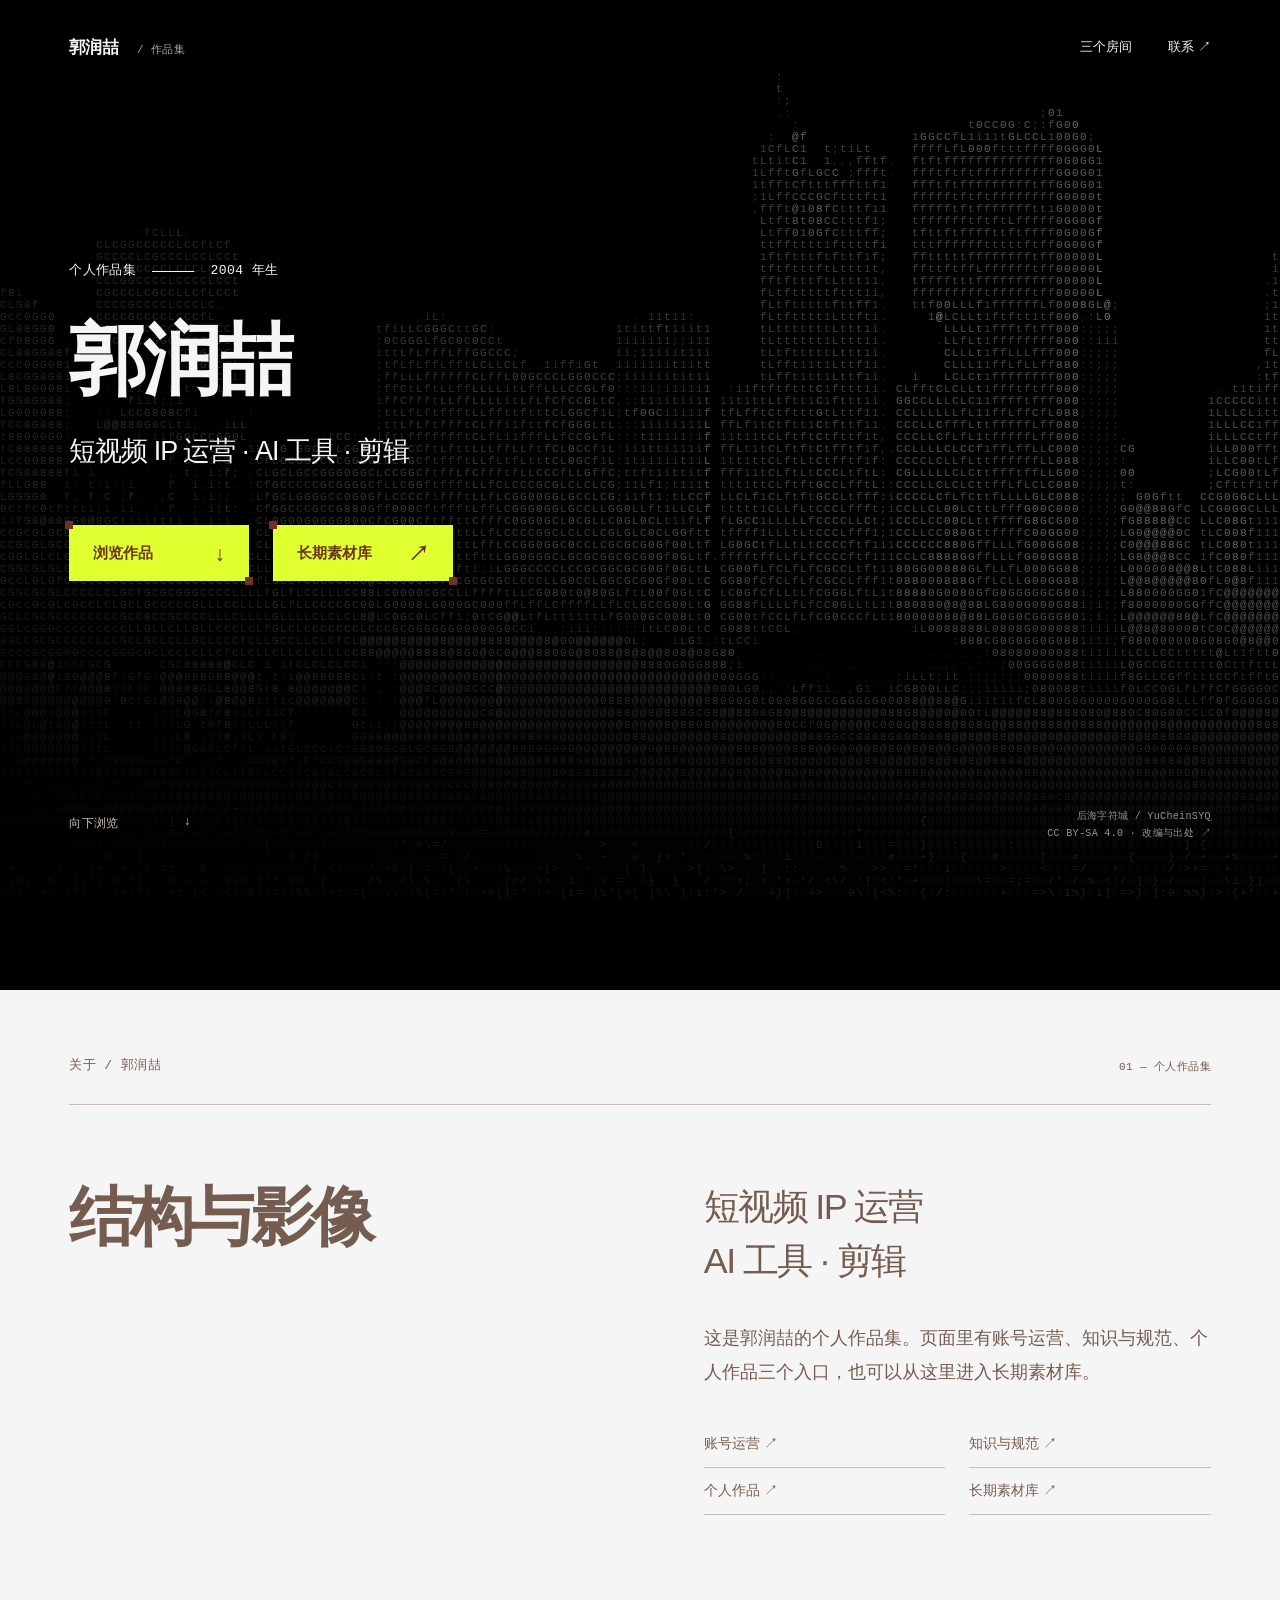
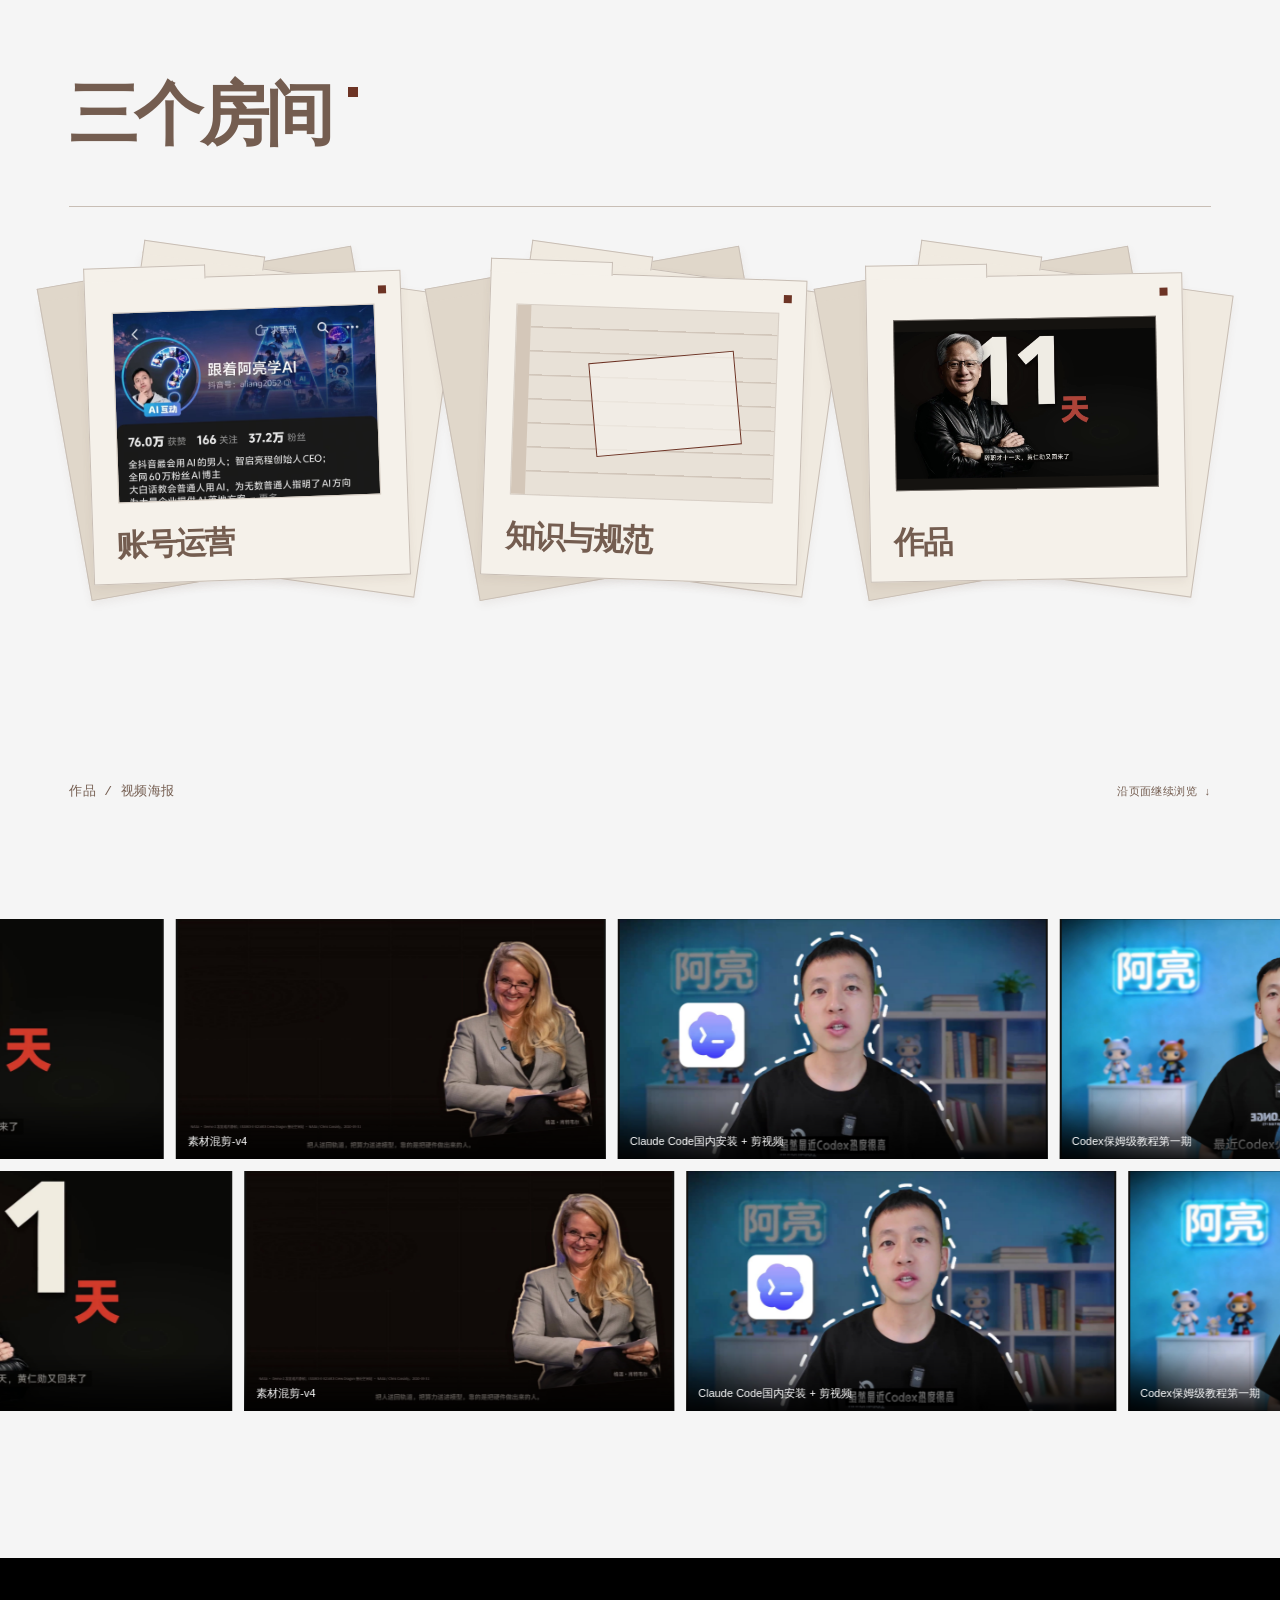
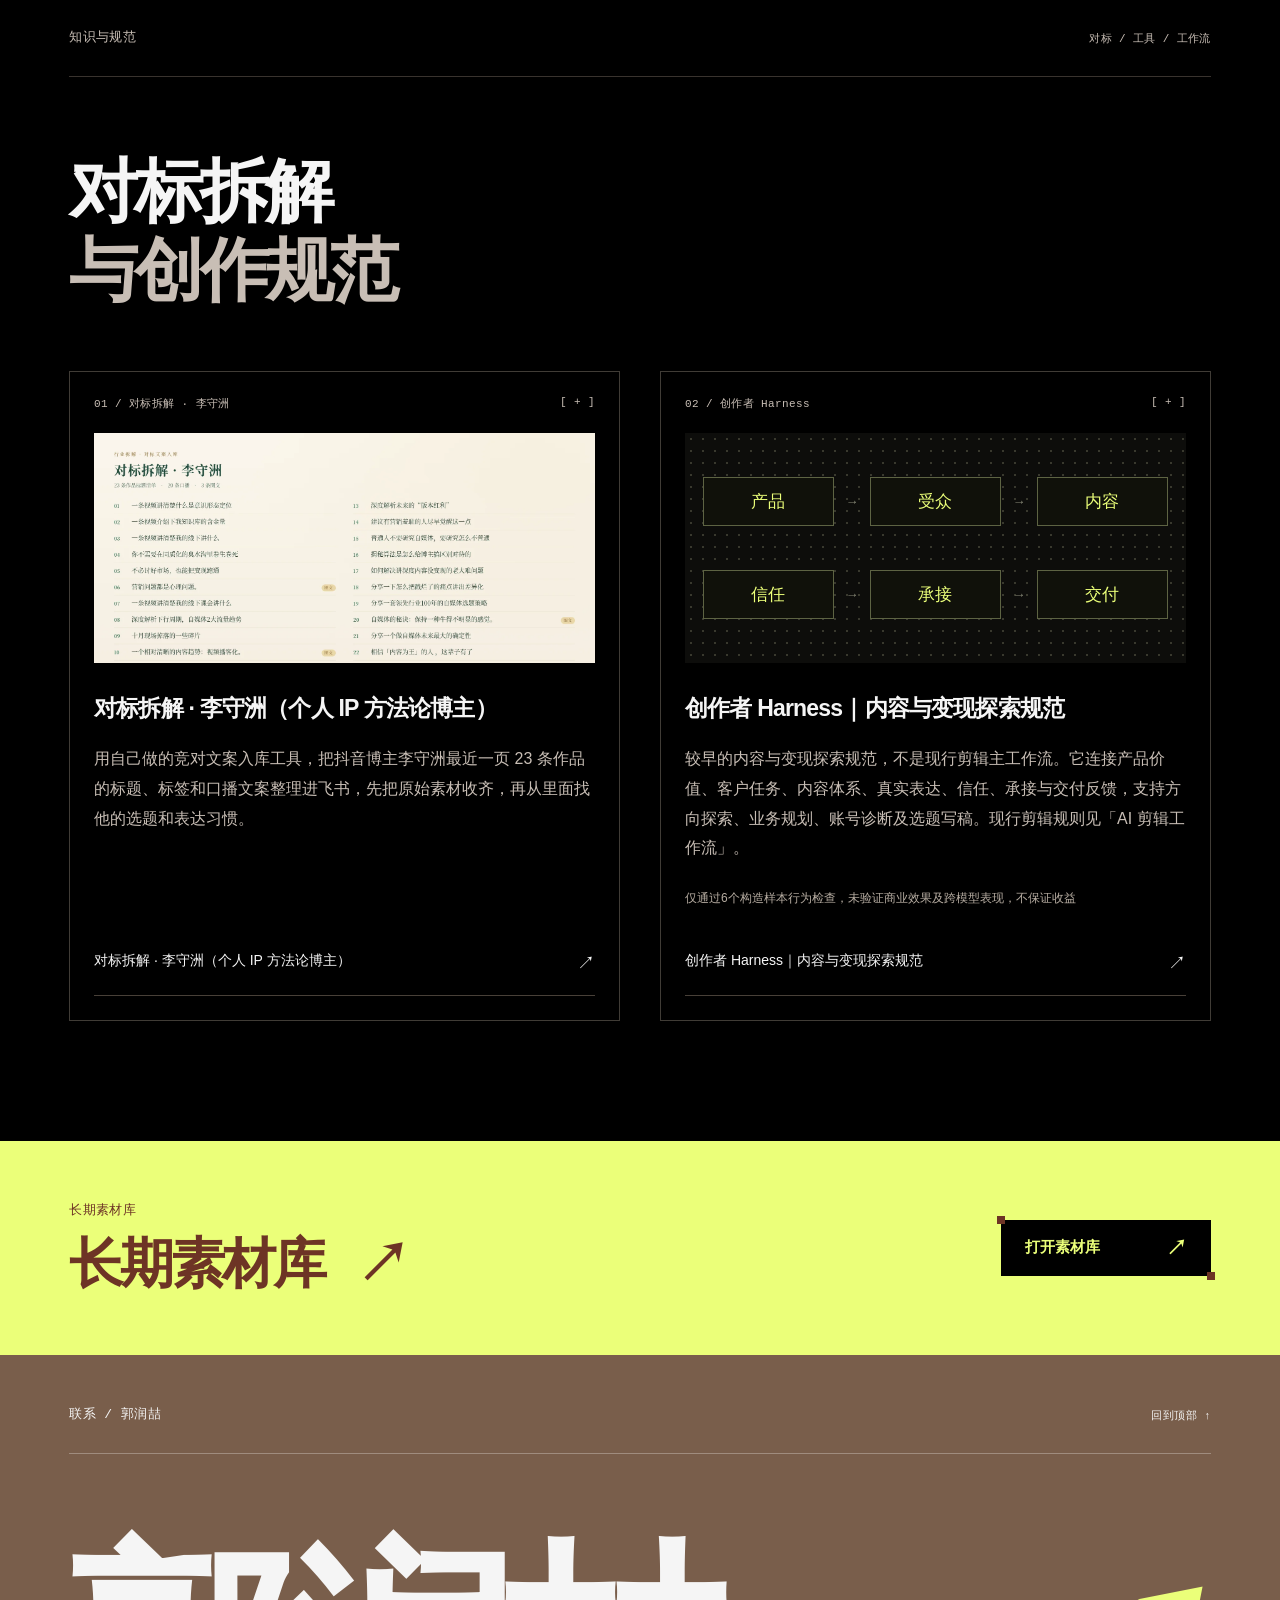
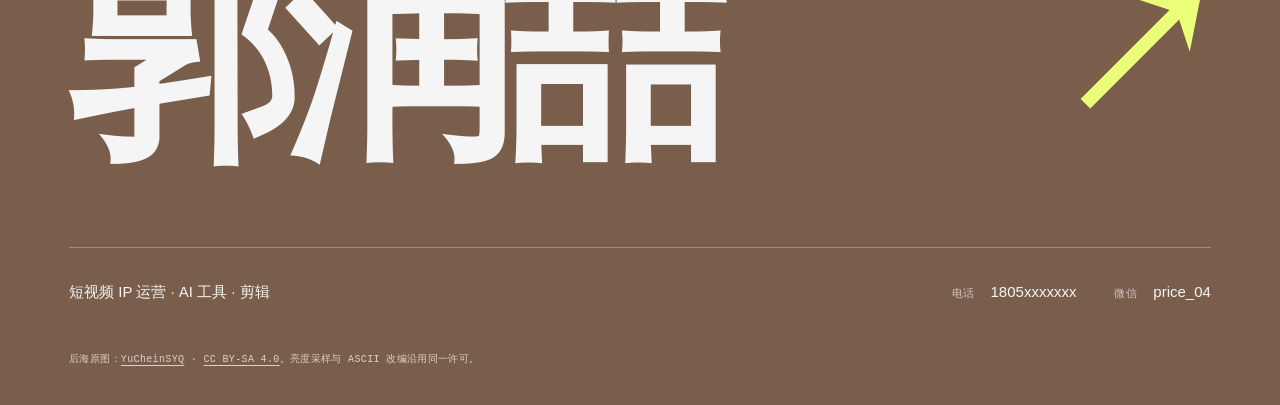
==== portfolio-interactive/index.html @ 5074098c "Add interactive portfolio preview under /portfolio-interactive" ====
<!doctype html>
<html lang="zh-CN">
<head><meta charset="utf-8"><meta name="viewport" content="width=device-width,initial-scale=1"><meta name="theme-color" content="#000000"><meta name="description" content="郭润喆的个人作品集：短视频 IP 运营、AI 工具与剪辑。"><title>郭润喆 · 个人作品集</title><link rel="stylesheet" href="css/style.css"><script defer src="js/city-field.js"></script><script defer src="js/main.js"></script></head>
<body>
<a class="skip-link" href="#rooms">跳到三个房间</a>
<canvas id="city" aria-hidden="true"></canvas><canvas id="cursor-trail" aria-hidden="true"></canvas>
<header class="masthead"><a class="wordmark" href="#top">郭润喆<span class="mono"> / 作品集</span></a><nav aria-label="页面导航"><a href="#rooms">三个房间</a><a href="#contact">联系 <span aria-hidden="true">↗</span></a></nav></header>
<main>
<section id="top" class="hero" aria-labelledby="hero-title"><div class="hero-shade" aria-hidden="true"></div><div class="hero-content"><p class="eyebrow hero-label">个人作品集 <span class="label-line"></span> 2004 年生</p><h1 id="hero-title">郭润喆</h1><p class="hero-subtitle">短视频 IP 运营 · AI 工具 · 剪辑</p><div class="hero-actions"><a class="action" href="#rooms">浏览作品<span aria-hidden="true">↓</span><i class="corner tl"></i><i class="corner br"></i></a><a class="action" href="https://clipdock-storage-200.mintyvine25.chatgpt.site/library" target="_blank" rel="noopener noreferrer">长期素材库<span aria-hidden="true">↗</span><i class="corner tl"></i><i class="corner br"></i></a></div></div><div class="hero-bottom"><a class="scroll-cue mono" href="#intro">向下浏览 <span aria-hidden="true">↓</span></a><p class="city-credit mono">后海字符城 / YuCheinSYQ<br><a href="assets/ASCII-LICENSE.txt">CC BY-SA 4.0 · 改编与出处 ↗</a></p></div></section>
<section id="intro" class="intro paper section-pad"><div class="section-meta reveal"><span class="eyebrow">关于 / 郭润喆</span><span class="mono">01 — 个人作品集</span></div><div class="intro-grid"><h2 class="reveal">结构与影像</h2><div class="intro-copy"><p class="intro-lead reveal">短视频 IP 运营<br>AI 工具 · 剪辑</p><p class="reveal">这是郭润喆的个人作品集。页面里有账号运营、知识与规范、个人作品三个入口，也可以从这里进入长期素材库。</p><div class="intro-index reveal"><a href="#rooms">账号运营 ↗</a><a href="#knowledge">知识与规范 ↗</a><a href="#works">个人作品 ↗</a><a href="https://clipdock-storage-200.mintyvine25.chatgpt.site/library" target="_blank" rel="noopener noreferrer">长期素材库 ↗</a></div></div></div></section>
<section id="rooms" class="rooms paper section-pad"><div class="section-heading"><h2 class="reveal">三个房间<span class="heading-dot" aria-hidden="true"></span></h2></div><div class="room-grid folder-desk"><details class="room-stack" data-room="account"><summary class="room-folder" aria-label="打开账号运营"><span class="fan-visual account-folder" aria-hidden="true"><span class="fan-paper paper-back"></span><span class="fan-paper paper-middle"></span><span class="fan-paper paper-front"><span class="cover-window"><img src="./assets/aliang-01-profile.jpg" alt="" loading="lazy"></span></span></span><span class="folder-name">账号运营</span></summary><div class="room-content"><div class="account-detail"><div class="detail-copy">

<h2>跟着阿亮学AI</h2>
<p>账号运营条目收录抖音账号「跟着阿亮学AI」（抖音号 aliang2052）的主页与后台截图。以下数字均来自所附截图，未另作统计。</p>
<p>主页截图可见：获赞 76.0 万，关注 166，粉丝 37.2 万，作品 70。简介可见「全抖音最会用AI的男人；智启亮程创始人 CEO；全网 60 万粉丝 AI 博主」等表述，IP 显示北京。</p>
<p>后台截图可见：粉丝总数 37.2 万；活跃粉丝数 1,787，占比 0.5%；粉丝团人数暂无。标签可见「个人管理-职场技能」「AI达人」。</p>
<p>视频分析截图（标注「跟着阿亮学AI，02/21-08/28」，日期范围为 2026/02/21–2026/08/28）可见：发布视频数 102；平均点赞数 1,973（中位数 376）；平均评论数 52（中位数 7）；IPM 22.7；平均转发数 145（中位数 25）；平均收藏数 747（中位数 150）；动销视频数 0，总销售额 0，总销量 0。</p>
<p>截图标注的重点视频：</p>
<ul>
<li>2026/03/14 11:50，「建议每个人都把这个加到 OpenClaw里…」，点赞 2,267，涨粉 TOP2 2.5 万</li>
<li>2026/06/01 18:20，「找到一款可以免费使用的模型：Agnes…」，点赞 3,215，涨粉 TOP1 8.4 万</li>
<li>2026/09/01 19:32，「MiniMax H3免费本地+云端自部署教程…」，点赞 5.7 万，点赞 TOP1 5.7 万</li>
</ul>
</div><div class="account-gallery"><img src="./assets/aliang-01-profile.jpg" alt="抖音账号「跟着阿亮学AI」主页截图，可见获赞 76.0 万、关注 166、粉丝 37.2 万、作品 70，抖音号 aliang2052" loading="eager">
<img src="./assets/aliang-02-works-grid.jpg" alt="跟着阿亮学AI作品宫格" loading="eager">
<img src="./assets/aliang-03-fans.png" alt="跟着阿亮学AI粉丝数据" loading="eager">
<img src="./assets/aliang-04-video-analytics.png" alt="跟着阿亮学AI视频分析总览" loading="eager">
<img src="./assets/aliang-05-openclaw.png" alt="建议每个人都把这个加到 OpenClaw里…" loading="eager">
<img src="./assets/aliang-06-agnes.png" alt="找到一款可以免费使用的模型：Agnes…" loading="eager">
<img src="./assets/aliang-07-minimax-h3.png" alt="MiniMax H3免费本地+云端自部署教程…" loading="eager"></div></div></div></details><details class="room-stack" data-room="knowledge"><summary class="room-folder" aria-label="打开知识与规范"><span class="fan-visual knowledge-folder" aria-hidden="true"><span class="fan-paper paper-back"></span><span class="fan-paper paper-middle"></span><span class="fan-paper paper-front"><span class="cover-window"><span class="cover-lines"></span></span></span></span><span class="folder-name">知识与规范</span></summary><div class="room-content"><h2 class="finder-title">知识与规范</h2><div class="page-grid"><details class="project-page"><summary class="page-card" data-project="8"><span class="page-card-image"><img src="./assets/creator-harness-spec.png" alt="" loading="lazy"></span><span class="page-card-title">创作者 Harness｜内容与变现探索规范</span></summary><div class="project-fallback"><div class="detail-image"><img class="" src="./assets/creator-harness-spec.png" alt="创作与讨论规范图，2400×2000，可滑动查看。账号六环诊断是这张图完成之后补充的。" loading="eager"></div><div class="detail-copy"><p class="eyebrow">早期规范 · 内容与变现探索 · 非现行剪辑主工作流</p><h2>创作者 Harness｜内容与变现探索规范</h2><p>这是较早整理的内容与变现探索规范，用于方向探索、业务规划和账号诊断，不是现在日常剪辑的主工作流。现行剪辑规则见「AI 剪辑工作流」。</p><p>它连接产品价值、客户任务、内容体系、真实表达、信任、承接与交付反馈，也可用于选题写稿。</p><section><h3>四个入口</h3><p>按已有目标和材料选择入口，不强迫走完同一套问题。尚无方向时，从经历、能力、资源整理可提供的价值，再验证客户问题和付费假设。已有业务时，从产品与客户情境组织选题体系、信任和承接。已有账号时，按实际材料诊断。任务已经明确，就直接做。</p></section><section><h3>六环诊断</h3><p>账号诊断按六环核对：产品、受众、内容、信任、承接、交付。有证据的先判断，缺证据的保留未知，并分开证据与假设。不凭播放量下结论，给出一个最小验证动作；材料不够时，先问一个会改变判断的问题。</p></section><section><h3>直接执行</h3><p>明确要求选题、写稿、改稿或复盘时，直接完成该任务，不先强制做账号诊断。锁定句保持原样。不编造经历、案例、数据或效果。文案写完不会自动配音、做视频、上传或发布。</p></section><section><h3>两种用法</h3><p>可作为名为 creator-harness 的技能使用，核心文件是 SKILL.md，放置位置以所用宿主的说明为准。也可以使用完整单文件，Markdown 与 TXT 正文相同，包含全部规则、流程、格式与示例，交给能读文件的 AI，只对当前会话生效。无外部依赖。版本 0.1.0，项目自身文本采用 MIT 许可证。</p></section><p class="source-note">仅通过6个构造样本行为检查，未验证商业效果及跨模型表现，不保证收益</p><div class="detail-links"><a class="detail-link" href="https://github.com/leedie210/creator-harness" target="_blank" rel="noopener noreferrer">开源仓库 ↗</a><a class="detail-link" href="https://github.com/leedie210/creator-harness/blob/main/%E5%88%9B%E4%BD%9C%E8%80%85Harness_%E5%8D%95%E6%96%87%E4%BB%B6%E4%BD%BF%E7%94%A8%E7%89%88.txt" target="_blank" rel="noopener noreferrer">单文件版 ↗</a></div></div></div></details><details class="project-page"><summary class="page-card" data-project="7"><span class="page-card-image"><img src="./assets/ai-editing-workflow.webp" alt="" loading="lazy"></span><span class="page-card-title">AI 剪辑工作流</span></summary><div class="project-fallback"><div class="detail-image"><img class="" src="./assets/ai-editing-workflow.webp" alt="AI 剪辑工作流说明图" loading="eager"></div><div class="detail-copy"><p class="eyebrow">现行剪辑工作流 · 默认 Remotion</p><h2>AI 剪辑工作流</h2><p>拿到文案后，先做「文案证据素材分流」，再锁本人配音，再按句子检索动效库并实际观看动态，把素材、动效、画面和 A/B 卷交接做进同一条成片。制作默认使用 Remotion。</p><section><h3>开拍前简表</h3><p>开拍前列一张简表，写清：口播与文案、真实截图或录屏、必须展示的信息、发布要求和效果方向。画面导演由制作侧完成。</p></section><section><h3>文案证据素材分流</h3><p>本人亲历和本地作品，向本人要原片、截图或录屏，再接到动效的进出场；公开资料由制作侧检索和取证。选材时按「已证实 / 当事人观点 / 尚无公开证据」标注。不得用空动画顶替该段要展示的真实内容，也不用旧素材硬凑。</p></section><section><h3>配音、动效与成片</h3><p>先锁定本人配音，再按句子检索动效库，并实际观看动态后再选用。素材、动效、画面和 A/B 卷的交接，做进同一条成片，而不是分开各做一段再临时拼接。</p></section><section><h3>动效库分层与入库</h3><p>质量同时对照已认可基准和当次对标，不能低于曾经认可过的作品。库分三层：参考收藏、经过动态验证的可用候选、用户认可基准。未对着动态验证的分析，不得写成已经掌握。明确称赞复刻达 80% 及以上，或明确认为整片、文案与样片搭配得好，才把该实际版本入库；局部称赞只记局部。</p></section><section><h3>新作默认视觉</h3><p>新视频作品默认使用暖黑底和较淡的浅橙强调，配更淡、更软的静态暗线网格；无外圈橙框，标题大字不叠压。参考和库条目只学动效与机制，不沿用别人的视觉皮肤。这是新作的默认，不是对已认可旧风格的替换。像 Sample15 快切纸卡片、Sample17b 剪纸贴纸这样已经认可的风格，仍然保留。</p></section><div class="detail-links"></div></div></div></details><details class="project-page"><summary class="page-card" data-project="5"><span class="page-card-image"><img src="./assets/local-video-tool.webp" alt="" loading="lazy"></span><span class="page-card-title">本地视频工具 · 素材库与英语学习</span></summary><div class="project-fallback"><div class="detail-image"><img class="" src="./assets/local-video-tool.webp" alt="本地视频工具主界面，森林主题，已解析状态" loading="eager"></div><div class="detail-copy"><p class="eyebrow">自用 AI 工具 · Windows 本地应用</p><h2>本地视频工具 · 素材库与英语学习</h2><p>给自己做的素材工具，用来收集和阅读素材，不是剪辑主工作流本身：粘贴抖音、B 站、小红书、YouTube 的链接，先预览，再下载完整视频、其中一段、音频或文案；英语视频还能直接变成双语精读材料。</p><section><h3>面对的问题</h3><p>收集对标视频、拆口播文案时，下载、截取片段、转文字分散在好几个工具里，来回切换很费时间。</p></section><section><h3>能做什么</h3><p>解析链接后先看封面和预览，再决定保存什么。片段可以按秒精确截取，用重新编码避免起点偏移。文案有三种来源：平台字幕、画面字幕识别（可手工框选字幕区域）、语音识别（中文用 SenseVoice，英文用 Whisper large-v3）。解析过的素材自动进入「素材历史」，可以搜索。</p></section><section><h3>英语学习</h3><p>勾选后生成双语阅读页，标出可迁移的短语和雅思、六级、专八参考词，点一句就能跳回视频的对应位置。缺中文时用本地的 Qwen3-8B 补译，并标记需要校对。</p></section><section><h3>怎么做的</h3><p>Python 写的本地程序，界面是本机网页，用 Edge 应用窗口打开，配合浏览器里的预览页；识别和翻译模型都在本机跑，也可以换成在线服务。</p></section><div class="detail-links"></div></div></div></details><details class="project-page"><summary class="page-card" data-project="6"><span class="page-card-image"><img src="./assets/competitor-ingest.webp" alt="" loading="lazy"></span><span class="page-card-title">竞对文案入库 · 博主视频批量进飞书</span></summary><div class="project-fallback"><div class="detail-image"><img class="" src="./assets/competitor-ingest.webp" alt="抖音播放页右上角的竞对拆解浮窗，正在提取视频文案" loading="eager"></div><div class="detail-copy"><p class="eyebrow">自用 AI 工具 · 抖音 / B 站 → 飞书文档</p><h2>竞对文案入库 · 博主视频批量进飞书</h2><p>这是自用的竞对文案收集工具，不是剪辑主工作流本身。给一个博主的主页链接，就能批量拉下他的作品，把每条视频的标题、简介、标签和口播文案整理好，导进飞书文档，方便集中拆解对标。</p><section><h3>面对的问题</h3><p>拆对标博主，要一条条看视频、手抄文案，条数一多就很难做完。</p></section><section><h3>怎么运作</h3><p>主页链接 → 拉取作品列表 → 有字幕就直接用，没有就用千问语音识别转成口播稿（图文作品跳过）→ 生成 Markdown → 导入飞书个人空间。</p></section><section><h3>浏览器浮窗入口</h3><p>叠在抖音、B 站页面上的插件浮窗，可以导出当前作品、勾选拉热评或转逐字稿，也可以直接粘链接提取。</p></section><section><h3>用到的技术</h3><p>DTK 拉取作品列表，千问 paraformer 语音识别，飞书文档导入。</p></section><div class="detail-links"></div></div></div></details></div></div></details><details class="room-stack" data-room="works" id="works"><summary class="room-folder" aria-label="打开作品"><span class="fan-visual works-folder" aria-hidden="true"><span class="fan-paper paper-back"></span><span class="fan-paper paper-middle"></span><span class="fan-paper paper-front"><span class="cover-window"><img src="./assets/videos/huang-return-source.jpg" alt="" loading="lazy"></span></span></span><span class="folder-name">作品</span></summary><div class="room-content"><h2 class="finder-title">作品</h2><div class="work-desk"><details class="work-stack" data-stack="source"><summary class="stack-cover" aria-label="素材类剪辑样片"><span class="fan-visual" aria-hidden="true"><span class="fan-paper paper-back"><img src="./assets/videos/source-mix-v4.jpg" alt="" loading="lazy"></span><span class="fan-paper paper-middle"><img src="./assets/videos/huang-return-source.jpg" alt="" loading="lazy"></span><span class="fan-paper paper-front"><img src="./assets/videos/huang-return-source.jpg" alt="" loading="lazy"></span></span></summary><div class="stack-content"><h2 class="finder-title">作品</h2><div class="collection-grid"><article class="local-video-entry" id="project-11">
<h3 class="local-video-title">11月22日黄仁勋回归（素材类）</h3>
<video controls playsinline preload="metadata" poster="./assets/videos/huang-return-source.jpg" aria-label="11月22日黄仁勋回归（素材类）">
  <source src="./assets/videos/huang-return-source.mp4" type="video/mp4">
</video>

</article><article class="local-video-entry" id="project-14">
<h3 class="local-video-title">素材混剪-v4</h3>
<video controls playsinline preload="metadata" poster="./assets/videos/source-mix-v4.jpg" aria-label="素材混剪-v4">
  <source src="./assets/videos/source-mix-v4.mp4" type="video/mp4">
</video>

</article></div></div></details><details class="work-stack" data-stack="previous"><summary class="stack-cover" aria-label="以前的剪辑作品"><span class="fan-visual" aria-hidden="true"><span class="fan-paper paper-back"><img src="./assets/videos/codex-tutorial-1.jpg" alt="" loading="lazy"></span><span class="fan-paper paper-middle"><img src="./assets/videos/claude-code-install-edit.jpg" alt="" loading="lazy"></span><span class="fan-paper paper-front"><img src="./assets/videos/claude-code-install-edit.jpg" alt="" loading="lazy"></span></span></summary><div class="stack-content"><h2 class="finder-title">作品</h2><div class="collection-grid"><article class="local-video-entry" id="project-12">
<h3 class="local-video-title">Claude Code国内安装 + 剪视频</h3>
<video controls playsinline preload="metadata" poster="./assets/videos/claude-code-install-edit.jpg" aria-label="Claude Code国内安装 + 剪视频">
  <source src="./assets/videos/claude-code-install-edit.mp4" type="video/mp4">
</video>

</article><article class="local-video-entry" id="project-13">
<h3 class="local-video-title">Codex保姆级教程第一期</h3>
<video controls playsinline preload="metadata" poster="./assets/videos/codex-tutorial-1.jpg" aria-label="Codex保姆级教程第一期">
  <source src="./assets/videos/codex-tutorial-1.mp4" type="video/mp4">
</video>

</article></div></div></details><details class="work-stack" data-stack="existing"><summary class="stack-cover" aria-label="既有成片与小样"><span class="fan-visual" aria-hidden="true"><span class="fan-paper paper-back"><img src="./assets/sample15-wechat-poster.jpg" alt="" loading="lazy"></span><span class="fan-paper paper-middle"><img src="./assets/lishouzhou-full-poster.jpg" alt="" loading="lazy"></span><span class="fan-paper paper-front"><img src="./assets/musk-90s-poster.jpg" alt="" loading="lazy"></span></span></summary><div class="stack-content"><h2 class="finder-title">作品</h2><div class="collection-grid"><details class="project-page"><summary class="page-card" data-project="1"><span class="page-card-image"><img src="./assets/musk-90s-poster.jpg" alt="" loading="lazy"></span><span class="page-card-title">90 秒看懂马斯克 · 人物快剪</span></summary><div class="project-fallback"><div class="detail-image"><img class="" src="./assets/musk-90s-poster.jpg" alt="90 秒看懂马斯克 · 人物快剪" loading="eager"></div><div class="detail-copy"><p class="eyebrow">AI 剪辑 · 竖屏短视频 · 75 秒</p><h2>90 秒看懂马斯克 · 人物快剪</h2><p>一条人物科普竖屏短片，讲马斯克从南非少年，到同时押注太空、能源和人工智能。配音用千问语音合成逐句生成，字幕按词级时间戳卡点；画面交替用了剪纸人、撕纸、方格纸、暗场聚光几种风格，每句字幕做一次跳切重构图，2008 年最难那段用黑线横切进入暗场。</p><p class="source-note">本版展示海报与项目说明，视频播放待补。</p><div class="detail-links"></div></div></div></details><details class="project-page"><summary class="page-card" data-project="2"><span class="page-card-image"><img src="./assets/lishouzhou-full-poster.jpg" alt="" loading="lazy"></span><span class="page-card-title">李守洲拆解｜AI剪辑全片</span></summary><div class="project-fallback"><div class="detail-image"><img class="" src="./assets/lishouzhou-full-poster.jpg" alt="李守洲拆解｜AI剪辑全片" loading="eager"></div><div class="detail-copy"><p class="eyebrow">AI 剪辑 · 竖屏全片 · 2 分 52 秒</p><h2>李守洲拆解｜AI剪辑全片</h2><p>竖屏 720×1280，时长 2 分 52 秒。对标拆解博主李守洲的一条完整成片。</p><p class="source-note">本版展示海报与项目说明，视频播放待补。</p><div class="detail-links"></div></div></div></details><details class="project-page"><summary class="page-card" data-project="3"><span class="page-card-image"><img src="./assets/sample15-wechat-poster.jpg" alt="" loading="lazy"></span><span class="page-card-title">Sample15 · 快切纸卡片小样</span></summary><div class="project-fallback"><div class="detail-image"><img class="" src="./assets/sample15-wechat-poster.jpg" alt="Sample15 · 快切纸卡片小样" loading="eager"></div><div class="detail-copy"><p class="eyebrow">AI 剪辑小样 · 横屏 37.6 秒</p><h2>Sample15 · 快切纸卡片小样</h2><p>横屏 1280×720，时长 37.6 秒。快切纸卡片风格，有卡片砸入、盖章和信封弹出；配音是千问 AI 配音。</p><p class="source-note">本版展示海报与项目说明，视频播放待补。</p><div class="detail-links"></div></div></div></details><details class="project-page"><summary class="page-card" data-project="4"><span class="page-card-image"><img src="./assets/sample16-wechat-poster.jpg" alt="" loading="lazy"></span><span class="page-card-title">Sample16 · 马斯克主题小样</span></summary><div class="project-fallback"><div class="detail-image"><img class="" src="./assets/sample16-wechat-poster.jpg" alt="Sample16 · 马斯克主题小样" loading="eager"></div><div class="detail-copy"><p class="eyebrow">AI 剪辑小样 · 竖屏 20 秒</p><h2>Sample16 · 马斯克主题小样</h2><p>竖屏 720×1280，时长 20 秒。马斯克主题的早期小样，和「90 秒看懂马斯克」同一主题，但不是同一条成片；画面融合了多种参考动效。</p><p class="source-note">本版展示海报与项目说明，视频播放待补。</p><div class="detail-links"></div></div></div></details></div></div></details></div></div></details></div></section>
<section id="photo-band" class="photo-band paper" aria-labelledby="band-title"><div class="band-heading"><h2 id="band-title" class="eyebrow reveal">作品 / 视频海报</h2><p class="mono reveal">沿页面继续浏览 ↓</p></div><div class="drift-window"><div class="drift-row" data-direction="0"><button class="frame size-1 center" data-project="11" aria-label="查看：11月22日黄仁勋回归（素材类）"><img src="./assets/videos/huang-return-source.jpg" alt="11月22日黄仁勋回归（素材类）" loading="lazy"><span>11月22日黄仁勋回归（素材类）</span></button><button class="frame size-1 center" data-project="14" aria-label="查看：素材混剪-v4"><img src="./assets/videos/source-mix-v4.jpg" alt="素材混剪-v4" loading="lazy"><span>素材混剪-v4</span></button><button class="frame size-1 center" data-project="12" aria-label="查看：Claude Code国内安装 + 剪视频"><img src="./assets/videos/claude-code-install-edit.jpg" alt="Claude Code国内安装 + 剪视频" loading="lazy"><span>Claude Code国内安装 + 剪视频</span></button><button class="frame size-1 center" data-project="13" aria-label="查看：Codex保姆级教程第一期"><img src="./assets/videos/codex-tutorial-1.jpg" alt="Codex保姆级教程第一期" loading="lazy"><span>Codex保姆级教程第一期</span></button><button class="frame size-0 center" data-project="1" aria-label="查看：90 秒看懂马斯克 · 人物快剪"><img src="./assets/musk-90s-poster.jpg" alt="90 秒看懂马斯克 · 人物快剪" loading="lazy"><span>90 秒看懂马斯克 · 人物快剪</span></button><button class="frame size-1 center" data-project="3" aria-label="查看：Sample15 · 快切纸卡片小样"><img src="./assets/sample15-wechat-poster.jpg" alt="Sample15 · 快切纸卡片小样" loading="lazy"><span>Sample15 · 快切纸卡片小样</span></button></div></div><div class="drift-window"><div class="drift-row" data-direction="1"><button class="frame size-0 center" data-project="2" aria-label="查看：李守洲拆解｜AI剪辑全片"><img src="./assets/lishouzhou-full-poster.jpg" alt="李守洲拆解｜AI剪辑全片" loading="lazy"><span>李守洲拆解｜AI剪辑全片</span></button><button class="frame size-0 center" data-project="4" aria-label="查看：Sample16 · 马斯克主题小样"><img src="./assets/sample16-wechat-poster.jpg" alt="Sample16 · 马斯克主题小样" loading="lazy"><span>Sample16 · 马斯克主题小样</span></button><button class="frame size-0 center" data-project="0" aria-label="查看：跟着阿亮学AI"><img src="./assets/aliang-01-profile.jpg" alt="跟着阿亮学AI" loading="lazy"><span>跟着阿亮学AI</span></button><button class="frame size-1 center" data-project="11" aria-label="查看：11月22日黄仁勋回归（素材类）"><img src="./assets/videos/huang-return-source.jpg" alt="11月22日黄仁勋回归（素材类）" loading="lazy"><span>11月22日黄仁勋回归（素材类）</span></button><button class="frame size-1 center" data-project="14" aria-label="查看：素材混剪-v4"><img src="./assets/videos/source-mix-v4.jpg" alt="素材混剪-v4" loading="lazy"><span>素材混剪-v4</span></button><button class="frame size-1 center" data-project="12" aria-label="查看：Claude Code国内安装 + 剪视频"><img src="./assets/videos/claude-code-install-edit.jpg" alt="Claude Code国内安装 + 剪视频" loading="lazy"><span>Claude Code国内安装 + 剪视频</span></button><button class="frame size-1 center" data-project="13" aria-label="查看：Codex保姆级教程第一期"><img src="./assets/videos/codex-tutorial-1.jpg" alt="Codex保姆级教程第一期" loading="lazy"><span>Codex保姆级教程第一期</span></button></div></div></section>
<section id="knowledge" class="knowledge section-pad"><div class="section-meta reveal"><span class="eyebrow">知识与规范</span><span class="mono">对标 / 工具 / 工作流</span></div><h2 class="reveal">对标拆解<br><span>与创作规范</span></h2><div class="knowledge-grid"><article class="knowledge-panel reveal"><div class="panel-bar mono"><span>01 / 对标拆解 · 李守洲</span><span aria-hidden="true">[ + ]</span></div><button class="panel-image" data-project="9" aria-label="查看李守洲对标拆解"><img class="" src="./assets/lishouzhou-titles.webp" alt="李守洲 23 条作品标题清单，其中 3 条图文已标注" loading="lazy"></button><h3>对标拆解 · 李守洲（个人 IP 方法论博主）</h3><p>用自己做的竞对文案入库工具，把抖音博主李守洲最近一页 23 条作品的标题、标签和口播文案整理进飞书，先把原始素材收齐，再从里面找他的选题和表达习惯。</p><button class="project-link" data-project="9"><span>对标拆解 · 李守洲（个人 IP 方法论博主）</span><span aria-hidden="true">↗</span></button></article><article class="knowledge-panel reveal"><div class="panel-bar mono"><span>02 / 创作者 Harness</span><span aria-hidden="true">[ + ]</span></div><div class="harness-map" aria-hidden="true"><span>产品</span><b>→</b><span>受众</span><b>→</b><span>内容</span><span>信任</span><b>→</b><span>承接</span><b>→</b><span>交付</span></div><h3>创作者 Harness｜内容与变现探索规范</h3><p>较早的内容与变现探索规范，不是现行剪辑主工作流。它连接产品价值、客户任务、内容体系、真实表达、信任、承接与交付反馈，支持方向探索、业务规划、账号诊断及选题写稿。现行剪辑规则见「AI 剪辑工作流」。</p><p class="source-note">仅通过6个构造样本行为检查，未验证商业效果及跨模型表现，不保证收益</p><button class="project-link" data-project="8"><span>创作者 Harness｜内容与变现探索规范</span><span aria-hidden="true">↗</span></button></article></div></section>
<section class="library-strip"><div><p class="eyebrow reveal">长期素材库</p><h2 class="reveal">长期素材库 <span aria-hidden="true">↗</span></h2></div><a class="action" href="https://clipdock-storage-200.mintyvine25.chatgpt.site/library" target="_blank" rel="noopener noreferrer">打开素材库<span aria-hidden="true">↗</span><i class="corner tl"></i><i class="corner br"></i></a></section>
<footer id="contact" class="footer section-pad"><div class="section-meta"><span class="eyebrow">联系 / 郭润喆</span><a class="mono" href="#top">回到顶部 ↑</a></div><div class="footer-name">郭润喆<span aria-hidden="true">↗</span></div><div class="footer-bottom"><p>短视频 IP 运营 · AI 工具 · 剪辑</p><div class="contact-links"><p><span class="mono">电话</span> 1805xxxxxxx</p><p><span class="mono">微信</span> price_04</p></div></div><p class="footer-license mono">后海原图：<a href="https://commons.wikimedia.org/wiki/File:Shenzhen_Nanshan_Houhai_skylines.png" target="_blank" rel="noopener noreferrer">YuCheinSYQ</a> · <a href="https://creativecommons.org/licenses/by-sa/4.0/" target="_blank" rel="noopener noreferrer">CC BY-SA 4.0</a>。亮度采样与 ASCII 改编沿用同一许可。</p></footer>
</main>
<dialog id="project-dialog" aria-labelledby="detail-title"><div class="dialog-toolbar"><button id="back-dialog" class="finder-action" hidden>返回</button><button id="close-dialog" class="finder-action" aria-label="关闭查找画面">关闭 <span aria-hidden="true">×</span></button></div><div class="detail-body"></div></dialog>
<template id="project-0"><div class="account-detail"><div class="detail-copy">

<h2 id="detail-title">跟着阿亮学AI</h2>
<p>账号运营条目收录抖音账号「跟着阿亮学AI」（抖音号 aliang2052）的主页与后台截图。以下数字均来自所附截图，未另作统计。</p>
<p>主页截图可见：获赞 76.0 万，关注 166，粉丝 37.2 万，作品 70。简介可见「全抖音最会用AI的男人；智启亮程创始人 CEO；全网 60 万粉丝 AI 博主」等表述，IP 显示北京。</p>
<p>后台截图可见：粉丝总数 37.2 万；活跃粉丝数 1,787，占比 0.5%；粉丝团人数暂无。标签可见「个人管理-职场技能」「AI达人」。</p>
<p>视频分析截图（标注「跟着阿亮学AI，02/21-08/28」，日期范围为 2026/02/21–2026/08/28）可见：发布视频数 102；平均点赞数 1,973（中位数 376）；平均评论数 52（中位数 7）；IPM 22.7；平均转发数 145（中位数 25）；平均收藏数 747（中位数 150）；动销视频数 0，总销售额 0，总销量 0。</p>
<p>截图标注的重点视频：</p>
<ul>
<li>2026/03/14 11:50，「建议每个人都把这个加到 OpenClaw里…」，点赞 2,267，涨粉 TOP2 2.5 万</li>
<li>2026/06/01 18:20，「找到一款可以免费使用的模型：Agnes…」，点赞 3,215，涨粉 TOP1 8.4 万</li>
<li>2026/09/01 19:32，「MiniMax H3免费本地+云端自部署教程…」，点赞 5.7 万，点赞 TOP1 5.7 万</li>
</ul>
</div><div class="account-gallery"><img src="./assets/aliang-01-profile.jpg" alt="抖音账号「跟着阿亮学AI」主页截图，可见获赞 76.0 万、关注 166、粉丝 37.2 万、作品 70，抖音号 aliang2052" loading="eager">
<img src="./assets/aliang-02-works-grid.jpg" alt="跟着阿亮学AI作品宫格" loading="eager">
<img src="./assets/aliang-03-fans.png" alt="跟着阿亮学AI粉丝数据" loading="eager">
<img src="./assets/aliang-04-video-analytics.png" alt="跟着阿亮学AI视频分析总览" loading="eager">
<img src="./assets/aliang-05-openclaw.png" alt="建议每个人都把这个加到 OpenClaw里…" loading="eager">
<img src="./assets/aliang-06-agnes.png" alt="找到一款可以免费使用的模型：Agnes…" loading="eager">
<img src="./assets/aliang-07-minimax-h3.png" alt="MiniMax H3免费本地+云端自部署教程…" loading="eager"></div></div></template><template id="project-1"><div class="detail-image"><img class="" src="./assets/musk-90s-poster.jpg" alt="90 秒看懂马斯克 · 人物快剪" loading="eager"></div><div class="detail-copy"><p class="eyebrow">AI 剪辑 · 竖屏短视频 · 75 秒</p><h2 id="detail-title">90 秒看懂马斯克 · 人物快剪</h2><p>一条人物科普竖屏短片，讲马斯克从南非少年，到同时押注太空、能源和人工智能。配音用千问语音合成逐句生成，字幕按词级时间戳卡点；画面交替用了剪纸人、撕纸、方格纸、暗场聚光几种风格，每句字幕做一次跳切重构图，2008 年最难那段用黑线横切进入暗场。</p><p class="source-note">本版展示海报与项目说明，视频播放待补。</p><div class="detail-links"></div></div></template><template id="project-2"><div class="detail-image"><img class="" src="./assets/lishouzhou-full-poster.jpg" alt="李守洲拆解｜AI剪辑全片" loading="eager"></div><div class="detail-copy"><p class="eyebrow">AI 剪辑 · 竖屏全片 · 2 分 52 秒</p><h2 id="detail-title">李守洲拆解｜AI剪辑全片</h2><p>竖屏 720×1280，时长 2 分 52 秒。对标拆解博主李守洲的一条完整成片。</p><p class="source-note">本版展示海报与项目说明，视频播放待补。</p><div class="detail-links"></div></div></template><template id="project-3"><div class="detail-image"><img class="" src="./assets/sample15-wechat-poster.jpg" alt="Sample15 · 快切纸卡片小样" loading="eager"></div><div class="detail-copy"><p class="eyebrow">AI 剪辑小样 · 横屏 37.6 秒</p><h2 id="detail-title">Sample15 · 快切纸卡片小样</h2><p>横屏 1280×720，时长 37.6 秒。快切纸卡片风格，有卡片砸入、盖章和信封弹出；配音是千问 AI 配音。</p><p class="source-note">本版展示海报与项目说明，视频播放待补。</p><div class="detail-links"></div></div></template><template id="project-4"><div class="detail-image"><img class="" src="./assets/sample16-wechat-poster.jpg" alt="Sample16 · 马斯克主题小样" loading="eager"></div><div class="detail-copy"><p class="eyebrow">AI 剪辑小样 · 竖屏 20 秒</p><h2 id="detail-title">Sample16 · 马斯克主题小样</h2><p>竖屏 720×1280，时长 20 秒。马斯克主题的早期小样，和「90 秒看懂马斯克」同一主题，但不是同一条成片；画面融合了多种参考动效。</p><p class="source-note">本版展示海报与项目说明，视频播放待补。</p><div class="detail-links"></div></div></template><template id="project-5"><div class="detail-image"><img class="" src="./assets/local-video-tool.webp" alt="本地视频工具主界面，森林主题，已解析状态" loading="eager"></div><div class="detail-copy"><p class="eyebrow">自用 AI 工具 · Windows 本地应用</p><h2 id="detail-title">本地视频工具 · 素材库与英语学习</h2><p>给自己做的素材工具，用来收集和阅读素材，不是剪辑主工作流本身：粘贴抖音、B 站、小红书、YouTube 的链接，先预览，再下载完整视频、其中一段、音频或文案；英语视频还能直接变成双语精读材料。</p><section><h3>面对的问题</h3><p>收集对标视频、拆口播文案时，下载、截取片段、转文字分散在好几个工具里，来回切换很费时间。</p></section><section><h3>能做什么</h3><p>解析链接后先看封面和预览，再决定保存什么。片段可以按秒精确截取，用重新编码避免起点偏移。文案有三种来源：平台字幕、画面字幕识别（可手工框选字幕区域）、语音识别（中文用 SenseVoice，英文用 Whisper large-v3）。解析过的素材自动进入「素材历史」，可以搜索。</p></section><section><h3>英语学习</h3><p>勾选后生成双语阅读页，标出可迁移的短语和雅思、六级、专八参考词，点一句就能跳回视频的对应位置。缺中文时用本地的 Qwen3-8B 补译，并标记需要校对。</p></section><section><h3>怎么做的</h3><p>Python 写的本地程序，界面是本机网页，用 Edge 应用窗口打开，配合浏览器里的预览页；识别和翻译模型都在本机跑，也可以换成在线服务。</p></section><div class="detail-links"></div></div></template><template id="project-6"><div class="detail-image"><img class="" src="./assets/competitor-ingest.webp" alt="抖音播放页右上角的竞对拆解浮窗，正在提取视频文案" loading="eager"></div><div class="detail-copy"><p class="eyebrow">自用 AI 工具 · 抖音 / B 站 → 飞书文档</p><h2 id="detail-title">竞对文案入库 · 博主视频批量进飞书</h2><p>这是自用的竞对文案收集工具，不是剪辑主工作流本身。给一个博主的主页链接，就能批量拉下他的作品，把每条视频的标题、简介、标签和口播文案整理好，导进飞书文档，方便集中拆解对标。</p><section><h3>面对的问题</h3><p>拆对标博主，要一条条看视频、手抄文案，条数一多就很难做完。</p></section><section><h3>怎么运作</h3><p>主页链接 → 拉取作品列表 → 有字幕就直接用，没有就用千问语音识别转成口播稿（图文作品跳过）→ 生成 Markdown → 导入飞书个人空间。</p></section><section><h3>浏览器浮窗入口</h3><p>叠在抖音、B 站页面上的插件浮窗，可以导出当前作品、勾选拉热评或转逐字稿，也可以直接粘链接提取。</p></section><section><h3>用到的技术</h3><p>DTK 拉取作品列表，千问 paraformer 语音识别，飞书文档导入。</p></section><div class="detail-links"></div></div></template><template id="project-7"><div class="detail-image"><img class="" src="./assets/ai-editing-workflow.webp" alt="AI 剪辑工作流说明图" loading="eager"></div><div class="detail-copy"><p class="eyebrow">现行剪辑工作流 · 默认 Remotion</p><h2 id="detail-title">AI 剪辑工作流</h2><p>拿到文案后，先做「文案证据素材分流」，再锁本人配音，再按句子检索动效库并实际观看动态，把素材、动效、画面和 A/B 卷交接做进同一条成片。制作默认使用 Remotion。</p><section><h3>开拍前简表</h3><p>开拍前列一张简表，写清：口播与文案、真实截图或录屏、必须展示的信息、发布要求和效果方向。画面导演由制作侧完成。</p></section><section><h3>文案证据素材分流</h3><p>本人亲历和本地作品，向本人要原片、截图或录屏，再接到动效的进出场；公开资料由制作侧检索和取证。选材时按「已证实 / 当事人观点 / 尚无公开证据」标注。不得用空动画顶替该段要展示的真实内容，也不用旧素材硬凑。</p></section><section><h3>配音、动效与成片</h3><p>先锁定本人配音，再按句子检索动效库，并实际观看动态后再选用。素材、动效、画面和 A/B 卷的交接，做进同一条成片，而不是分开各做一段再临时拼接。</p></section><section><h3>动效库分层与入库</h3><p>质量同时对照已认可基准和当次对标，不能低于曾经认可过的作品。库分三层：参考收藏、经过动态验证的可用候选、用户认可基准。未对着动态验证的分析，不得写成已经掌握。明确称赞复刻达 80% 及以上，或明确认为整片、文案与样片搭配得好，才把该实际版本入库；局部称赞只记局部。</p></section><section><h3>新作默认视觉</h3><p>新视频作品默认使用暖黑底和较淡的浅橙强调，配更淡、更软的静态暗线网格；无外圈橙框，标题大字不叠压。参考和库条目只学动效与机制，不沿用别人的视觉皮肤。这是新作的默认，不是对已认可旧风格的替换。像 Sample15 快切纸卡片、Sample17b 剪纸贴纸这样已经认可的风格，仍然保留。</p></section><div class="detail-links"></div></div></template><template id="project-8"><div class="detail-image"><img class="" src="./assets/creator-harness-spec.png" alt="创作与讨论规范图，2400×2000，可滑动查看。账号六环诊断是这张图完成之后补充的。" loading="eager"></div><div class="detail-copy"><p class="eyebrow">早期规范 · 内容与变现探索 · 非现行剪辑主工作流</p><h2 id="detail-title">创作者 Harness｜内容与变现探索规范</h2><p>这是较早整理的内容与变现探索规范，用于方向探索、业务规划和账号诊断，不是现在日常剪辑的主工作流。现行剪辑规则见「AI 剪辑工作流」。</p><p>它连接产品价值、客户任务、内容体系、真实表达、信任、承接与交付反馈，也可用于选题写稿。</p><section><h3>四个入口</h3><p>按已有目标和材料选择入口，不强迫走完同一套问题。尚无方向时，从经历、能力、资源整理可提供的价值，再验证客户问题和付费假设。已有业务时，从产品与客户情境组织选题体系、信任和承接。已有账号时，按实际材料诊断。任务已经明确，就直接做。</p></section><section><h3>六环诊断</h3><p>账号诊断按六环核对：产品、受众、内容、信任、承接、交付。有证据的先判断，缺证据的保留未知，并分开证据与假设。不凭播放量下结论，给出一个最小验证动作；材料不够时，先问一个会改变判断的问题。</p></section><section><h3>直接执行</h3><p>明确要求选题、写稿、改稿或复盘时，直接完成该任务，不先强制做账号诊断。锁定句保持原样。不编造经历、案例、数据或效果。文案写完不会自动配音、做视频、上传或发布。</p></section><section><h3>两种用法</h3><p>可作为名为 creator-harness 的技能使用，核心文件是 SKILL.md，放置位置以所用宿主的说明为准。也可以使用完整单文件，Markdown 与 TXT 正文相同，包含全部规则、流程、格式与示例，交给能读文件的 AI，只对当前会话生效。无外部依赖。版本 0.1.0，项目自身文本采用 MIT 许可证。</p></section><p class="source-note">仅通过6个构造样本行为检查，未验证商业效果及跨模型表现，不保证收益</p><div class="detail-links"><a class="detail-link" href="https://github.com/leedie210/creator-harness" target="_blank" rel="noopener noreferrer">开源仓库 ↗</a><a class="detail-link" href="https://github.com/leedie210/creator-harness/blob/main/%E5%88%9B%E4%BD%9C%E8%80%85Harness_%E5%8D%95%E6%96%87%E4%BB%B6%E4%BD%BF%E7%94%A8%E7%89%88.txt" target="_blank" rel="noopener noreferrer">单文件版 ↗</a></div></div></template><template id="project-9"><div class="detail-image"><img class="" src="./assets/lishouzhou-titles.webp" alt="李守洲 23 条作品标题清单，其中 3 条图文已标注" loading="eager"></div><div class="detail-copy"><p class="eyebrow">抖音对标 · 23 条作品文案入库</p><h2 id="detail-title">对标拆解 · 李守洲（个人 IP 方法论博主）</h2><p>用自己做的竞对文案入库工具，把抖音博主李守洲最近一页 23 条作品的标题、标签和口播文案整理进飞书，先把原始素材收齐，再从里面找他的选题和表达习惯。</p><section><h3>为什么选他</h3><p>李守洲做的是个人 IP 方法论，抖音约 4.7 万粉、90 个作品（2026 年 11 月抓取时），和我要做的短视频 IP 运营是同一个领域。</p></section><section><h3>怎么收的素材</h3><p>平台没有字幕，用语音识别转出口播。共 23 条，20 条视频有完整口播，3 条图文只有标题；单条口播从不到 500 字到 5000 多字不等。</p></section><section><h3>初步观察</h3><p>几乎每条都带「李守洲 / 短视频社会动力学 / 自媒体创业 / 个人 IP」这几个固定标签；标题常用「一条视频讲清楚…」「分享一个…」「深度解析…」三种句式；选题集中在自媒体方法论和行业趋势，其中 3 条直接介绍自家的线下课和知识库。</p></section><section><h3>下一步</h3><p>这一期先把文案收齐，结构拆解（开头钩子、论证顺序、变现路径）和更新节奏统计会在后续补上。</p></section><p>先把一个博主的全部文案摆在一起看，比一条条刷视频更容易看出他反复用的套路。</p><div class="detail-links"></div></div></template>

</body></html>
---- portfolio-interactive/css/style.css ----
:root{--black:#000000;--paper:#F5F5F5;--acid:#DFFF2F;--rust:#6D3425;--ink:#745D50;--line:#C8BEB5;--brown:#795E4B;--pale:#EBFF79;--pad:clamp(24px,5.4vw,96px);font-family:"PingFang SC","Microsoft YaHei","Noto Sans SC",sans-serif;color:var(--ink);background:#000}
*{box-sizing:border-box}html{scroll-behavior:auto;scroll-padding-top:82px}body{margin:0;min-width:320px}button,a{-webkit-tap-highlight-color:transparent}button,input{font:inherit}button{cursor:pointer}a{color:inherit;text-decoration:none}button{border:0;border-radius:0}button:focus-visible,a:focus-visible{outline:3px solid var(--rust);outline-offset:6px}img{display:block;max-width:100%;height:auto}p{margin:0;line-height:1.85}h1,h2,h3{margin:0;letter-spacing:-.055em}h2{font-size:clamp(48px,5.4vw,80px);line-height:1.15;font-weight:650}h3{font-weight:600}.mono,.eyebrow{font-family:ui-monospace,"Cascadia Code","Sarasa Mono",Consolas,monospace;font-size:12px;letter-spacing:.035em}.eyebrow{font-size:13px;font-weight:400;line-height:1.6}.skip-link{position:fixed;top:-100px;left:20px;background:var(--acid);padding:15px;z-index:20}.skip-link:focus{top:15px}#city,#cursor-trail{position:fixed;inset:0;width:100%;height:100%;pointer-events:none;z-index:0}#cursor-trail{z-index:9}.masthead{position:absolute;top:0;left:0;width:100%;padding:28px var(--pad);display:flex;justify-content:space-between;align-items:center;z-index:4;color:var(--paper)}.wordmark{font-size:17px;font-weight:600;letter-spacing:-.04em}.wordmark .mono{color:#aaa59f;font-size:11px;margin-left:12px;font-weight:400}.masthead nav{display:flex;gap:36px;font-size:13px}.masthead nav a{padding:10px 0}.masthead nav a:hover{color:var(--acid)}main{position:relative;z-index:1}.hero{position:relative;min-height:110svh;color:var(--paper);display:flex;align-items:flex-start;background:transparent}.hero-shade{position:absolute;inset:0;pointer-events:none;background:linear-gradient(90deg,rgba(0,0,0,.65) 0%,rgba(0,0,0,.28) 43%,transparent 70%)}.hero-content{position:relative;margin:clamp(170px,29svh,320px) var(--pad) 180px;z-index:1}.hero-label{display:flex;align-items:center;gap:16px;color:var(--line);margin-bottom:32px}.label-line{display:inline-block;width:42px;height:1px;background:var(--line)}h1{font-size:clamp(56px,6.1vw,88px);font-weight:700;line-height:1.2;letter-spacing:-.055em}.hero-subtitle{font-size:clamp(20px,2.1vw,30px);margin-top:20px;font-weight:400;letter-spacing:-.035em}.hero-actions{display:flex;gap:24px;flex-wrap:wrap;margin-top:48px}.action{position:relative;display:inline-flex;align-items:center;justify-content:space-between;gap:32px;min-width:180px;min-height:56px;padding:17px 24px;background:var(--acid);color:var(--rust);font-size:15px;font-weight:600;transition:transform .2s}.action>span{font-size:21px;line-height:1}.corner{position:absolute;width:8px;height:8px;background:var(--rust);pointer-events:none}.corner.tl{left:-4px;top:-4px}.corner.br{right:-4px;bottom:-4px}.action:active{transform:scale(.96)}@media(hover:hover){.action:hover{transform:scale(1.02)}}.hero-bottom{position:absolute;left:var(--pad);right:var(--pad);top:calc(100svh - 95px);display:flex;align-items:flex-end;justify-content:space-between;gap:30px}.scroll-cue{display:flex;gap:65px;color:var(--line);padding:10px 0}.city-credit{color:#99938d;font-size:10px;text-align:right;line-height:1.7}.city-credit a:hover{color:var(--paper)}.paper{background:var(--paper);position:relative}.section-pad{padding:100px var(--pad)}.section-meta{display:flex;justify-content:space-between;align-items:center;gap:24px;padding-bottom:27px;border-bottom:1px solid var(--line)}.section-meta>.mono{font-size:11px}.intro{padding-top:66px;padding-bottom:110px}.intro-grid{display:grid;grid-template-columns:1.05fr 1fr;gap:8vw;padding-top:76px}.intro-grid h2{font-size:clamp(46px,5vw,72px)}.intro-lead{font-size:clamp(25px,2.8vw,40px);line-height:1.5;letter-spacing:-.045em;margin-bottom:34px}.intro-copy>p:not(.intro-lead){font-size:18px;max-width:650px}.intro-index{display:grid;grid-template-columns:1fr 1fr;gap:0 24px;margin-top:32px}.intro-index a{border-bottom:1px solid var(--line);padding:14px 0;font-size:14px}.intro-index a:hover{color:var(--rust)}.rooms{padding-top:50px;padding-bottom:100px}.section-heading{display:flex;align-items:flex-end;justify-content:space-between;gap:30px;margin-bottom:52px}.section-heading h2{display:flex;align-items:flex-start;gap:18px}.heading-dot{width:10px;height:10px;background:var(--rust);margin-top:12px}.section-heading>p{padding-bottom:9px}.room-grid{display:grid;grid-template-columns:repeat(3,minmax(0,1fr));gap:24px}.room-card{min-width:0;border-top:1px solid var(--ink)}.card-top{display:flex;justify-content:space-between;align-items:center;padding:18px 0 22px}.card-top>span:last-child{font-size:22px}.room-cover{display:flex;width:100%;height:270px;background:#e5e2dd;padding:0;overflow:clip}.room-cover img{width:100%;height:100%;object-fit:cover;transition:transform .55s}.account-cover img{object-position:top}.spec-cover{background:#10100f}.spec-cover img{object-position:center;object-fit:contain}.works-cover{display:grid;grid-template-columns:1fr 1fr;grid-template-rows:1.2fr 1fr;gap:6px;background:#0e0e0e;padding:10px}.works-cover img{width:100%;height:100%;object-fit:cover;object-position:center}.works-cover img:first-child{grid-column:1/-1}.room-copy{padding-top:25px}.room-copy h3{font-size:30px;letter-spacing:-.055em;margin-bottom:8px}.card-kicker{font-size:12px;margin-bottom:20px;min-height:23px}.link-group-label{margin:18px 0 -2px;font-size:10px;letter-spacing:.08em;opacity:.62}.project-link{display:flex;align-items:flex-start;text-align:left;justify-content:space-between;width:100%;gap:18px;background:transparent;color:inherit;border-bottom:1px solid var(--line);padding:16px 0;font-size:14px;line-height:1.65}.project-link>span:last-child{flex:none;font-size:18px}.project-link:hover{color:var(--rust)}@media(hover:hover){.room-cover:hover img{transform:scale(1.035)}}.photo-band{padding:50px 0 65px;overflow:clip}.band-heading{display:flex;align-items:center;justify-content:space-between;margin:0 var(--pad) 46px}.band-heading p{font-size:11px}.drift-window{width:100%;overflow:clip;margin-bottom:12px}.drift-row{display:flex;gap:12px;align-items:flex-end;width:max-content;will-change:transform}.drift-window:nth-of-type(3) .drift-row{align-items:flex-start}.frame{flex:none;position:relative;padding:0;background:#e8e4df;overflow:clip;max-width:480px}.frame img{height:100%;width:100%;object-fit:cover;object-position:top}.frame.center img{object-position:center}.frame.size-0{height:310px;width:235px}.frame.size-1{height:240px;width:430px}.frame.size-2{height:180px;width:310px}.frame span{position:absolute;bottom:0;left:0;right:0;color:#fff;background:linear-gradient(transparent,rgba(0,0,0,.85));font-size:11px;text-align:left;padding:32px 12px 10px;line-height:1.5}.frame:hover span{color:var(--acid)}.band-note{margin:26px var(--pad) 0;font-size:10px}.knowledge{position:relative;background:#000;color:var(--paper);padding-top:70px;padding-bottom:120px}.knowledge .section-meta{border-color:#39332e;color:var(--line)}.knowledge>h2{margin:75px 0 60px}.knowledge>h2 span{color:var(--line)}.knowledge-grid{display:grid;grid-template-columns:1fr 1fr;gap:40px}.knowledge-panel{border:1px solid #403c36;padding:24px;display:flex;flex-direction:column;align-items:stretch}.panel-bar{display:flex;justify-content:space-between;color:var(--line);padding-bottom:22px;font-size:11px}.panel-image{width:100%;height:230px;padding:0;background:#10100f;overflow:clip}.panel-image img{width:100%;height:100%;object-fit:cover;object-position:top}.knowledge-panel h3{font-size:23px;line-height:1.55;margin:28px 0 18px;letter-spacing:-.035em}.knowledge-panel>p{font-size:16px;color:var(--line);margin-bottom:24px}.knowledge-panel .project-link{color:var(--paper);border-color:#484038;margin-top:auto}.knowledge-panel .project-link:hover{color:var(--acid)}.harness-map{height:230px;display:grid;grid-template-columns:1fr 20px 1fr 20px 1fr;grid-template-rows:1fr 1fr;align-items:center;text-align:center;background-color:#0d0d0b;background-image:radial-gradient(#39392e 1px,transparent 1px);background-size:12px 12px;padding:26px 18px;gap:8px;color:var(--pale)}.harness-map span{border:1px solid #5d6343;background:#10110a;padding:12px 4px;font-size:17px}.harness-map b{font-size:13px;font-weight:400;color:#858675}.knowledge-panel .source-note{font-size:12px;color:#b7ada2}.library-strip{position:relative;background:var(--pale);padding:60px var(--pad);display:flex;align-items:center;justify-content:space-between;gap:32px;color:var(--rust)}.library-strip h2{font-size:clamp(36px,4.2vw,62px);margin-top:12px;font-weight:600}.library-strip h2 span{margin-left:20px}.library-strip .action{background:#000;color:var(--pale);min-width:210px}.library-strip .corner{background:var(--rust)}.footer{background:var(--brown);color:var(--paper);position:relative;padding-top:50px;padding-bottom:35px}.footer .section-meta{border-color:rgba(245,245,245,.3)}.footer-name{font-size:clamp(80px,18vw,260px);line-height:1.4;font-weight:600;letter-spacing:-.065em;display:flex;justify-content:space-between;margin:40px 0 30px}.footer-name>span{color:var(--pale);font-size:.75em;align-self:center}.footer-bottom{display:flex;justify-content:space-between;gap:30px;padding-top:30px;border-top:1px solid rgba(245,245,245,.3);font-size:15px}.contact-links{display:flex;gap:38px}.contact-links .mono{opacity:.7;margin-right:12px;font-size:11px}.footer-license{font-size:10px;color:#ddd0c7;margin-top:46px}.footer-license a{text-decoration:underline;text-underline-offset:3px}.reveal{opacity:1;transform:none}.reveal.is-entering{animation:enter .9s both;animation-delay:var(--delay,0s)}.room-card.is-entering{animation-name:card-enter}@keyframes enter{from{opacity:0;transform:translateY(24px)}to{opacity:1;transform:none}}@keyframes card-enter{from{opacity:0;transform:translateY(48px)}to{opacity:1;transform:none}}
#project-dialog{width:min(1200px,calc(100% - 64px));max-height:90svh;padding:0;border:1px solid #484038;background:#080807;color:var(--paper);overscroll-behavior:contain}#project-dialog::backdrop{background:rgba(0,0,0,.83)}.detail-body{display:grid;grid-template-columns:1fr 1fr;align-items:start}.detail-image{padding:72px 28px 35px;position:relative;background:#161512;min-height:100%}.detail-image img{width:100%;height:auto;object-fit:contain}.detail-image-stack{display:flex;flex-direction:column;gap:26px}.detail-image-stack img{max-height:42svh}.detail-copy{padding:80px 36px 45px}.detail-copy h2{font-size:30px;line-height:1.5;letter-spacing:-.035em;margin:18px 0 26px}.detail-copy p{font-size:16px;line-height:1.9;color:#d4cbc3}.detail-copy>.eyebrow{font-size:11px;color:var(--line)}.detail-copy section{margin-top:30px}.detail-copy h3{font-size:19px;letter-spacing:-.02em;margin-bottom:10px}.detail-copy .source-note{font-size:12px;margin:25px 0;color:var(--line)}.close-dialog{position:sticky;top:16px;left:calc(100% - 118px);margin:16px 16px -52px auto;display:flex;align-items:center;justify-content:space-between;gap:25px;background:var(--acid);color:var(--rust);padding:10px 16px;z-index:2;font-size:14px}.close-dialog span{font-size:25px;line-height:1}.detail-links{display:flex;flex-wrap:wrap;gap:20px;margin-top:24px}.detail-link{border-bottom:1px solid var(--acid);color:var(--acid);font-size:14px;padding:10px 0}body.dialog-open{overflow:hidden}
@media(min-width:1700px){.room-cover{height:330px}.frame.size-0{height:350px;width:265px}.frame.size-1{height:270px;width:480px}}
@media(max-width:900px){.section-pad{padding:70px var(--pad)}.intro-grid{gap:40px}.intro-grid h2{font-size:46px}.intro-copy>p:not(.intro-lead){font-size:16px}.room-grid{gap:16px}.room-cover{height:210px}.works-cover{padding:8px}.room-copy h3{font-size:26px}.project-link{font-size:12px}.card-kicker{min-height:40px}.knowledge-grid{gap:22px}.knowledge-panel{padding:20px}.knowledge-panel h3{font-size:20px}.knowledge-panel>p{font-size:15px}.contact-links{gap:20px}.footer-bottom{font-size:13px}}
@media(max-width:650px){:root{--pad:24px}.masthead{padding-top:22px}.wordmark{font-size:15px}.wordmark .mono{display:none}.masthead nav{gap:22px;font-size:11px}.hero{min-height:100svh}.hero-content{margin:26svh var(--pad) 190px}.hero-label{font-size:10px;margin-bottom:30px;gap:12px}h1{font-size:44px}.hero-subtitle{font-size:18px;margin-top:18px;line-height:1.65}.hero-actions{gap:18px;margin-top:38px}.action{min-width:148px;min-height:54px;padding:15px 18px;font-size:13px;gap:22px}.hero-bottom{top:auto;bottom:30px;align-items:flex-start}.scroll-cue{font-size:10px;gap:20px}.city-credit{font-size:8px;max-width:195px}.hero-shade{background:linear-gradient(90deg,rgba(0,0,0,.6),rgba(0,0,0,.05))}.section-pad{padding:60px var(--pad)}.section-meta{padding-bottom:20px;align-items:flex-start}.section-meta>.mono{font-size:9px}.eyebrow{font-size:11px}h2{font-size:42px}.intro-grid{grid-template-columns:1fr;gap:36px;padding-top:40px}.intro-grid h2{font-size:42px}.intro-lead{font-size:28px;margin-bottom:25px}.intro-copy>p:not(.intro-lead){font-size:16px}.intro-index{gap:0 20px}.intro-index a{font-size:13px}.rooms{padding-top:20px}.section-heading{display:block;margin-bottom:36px}.section-heading>p{margin-top:18px;font-size:10px}.heading-dot{width:8px;height:8px;margin-top:8px}.room-grid{grid-template-columns:1fr;gap:46px}.card-top{padding:14px 0}.room-cover{height:280px}.works-cover{padding:8px}.room-copy{padding-top:20px}.room-copy h3{font-size:28px}.card-kicker{font-size:12px;min-height:0;margin-bottom:14px}.project-link{font-size:14px;padding:15px 0}.photo-band{padding:25px 0 45px}.band-heading{margin-bottom:28px}.band-heading p{font-size:9px}.drift-window{margin-bottom:8px}.drift-row{gap:8px}.frame.size-0{height:22svh;min-height:170px;width:145px}.frame.size-1{height:17svh;min-height:135px;width:245px}.frame.size-2{height:13svh;min-height:105px;width:185px}.frame span{font-size:9px;padding:20px 8px 8px}.band-note{font-size:9px}.knowledge>h2{margin:45px 0 35px;font-size:43px}.knowledge-grid{grid-template-columns:1fr;gap:24px}.knowledge-panel{padding:20px}.panel-image,.harness-map{height:220px}.knowledge-panel h3{font-size:22px;margin-top:25px}.knowledge-panel>p{font-size:16px}.library-strip{padding:45px var(--pad);display:block}.library-strip h2{font-size:36px}.library-strip .action{margin-top:32px}.footer-name{font-size:23vw;margin:35px 0;line-height:1.3}.footer-bottom{display:block;font-size:13px}.contact-links{display:flex;flex-wrap:wrap;margin-top:22px;gap:8px 25px}.footer-license{font-size:9px;margin-top:30px}#project-dialog{width:calc(100% - 24px);max-height:92svh}.detail-body{grid-template-columns:1fr}.detail-image{padding:68px 24px 24px;min-height:0}.detail-image img{max-height:60svh;object-fit:contain}.detail-copy{padding:30px 24px 40px}.detail-copy h2{font-size:26px}.detail-copy p{font-size:16px}.close-dialog{top:12px}}
@media(prefers-reduced-motion:reduce){*,*::before,*::after{animation:none!important;transition:none!important}.drift-row{will-change:auto}}

/* 账号截图沿用纸色卡片；详情完整展示原图。 */
.hero-label{color:var(--paper);text-shadow:0 1px 4px #000,0 0 12px rgba(0,0,0,.7)}
.hero-label .label-line{background:var(--paper)}
.account-card .account-cover{height:360px}
.account-thumbnails{display:grid;grid-template-columns:repeat(3,minmax(0,1fr));gap:8px;margin-top:8px}
.account-thumbnail{display:block;min-width:0;width:100%;aspect-ratio:1;padding:0;overflow:clip;background:#e5e2dd}
.account-thumbnail img{width:100%;height:100%;object-fit:cover;object-position:top}
.account-detail{grid-column:1/-1;min-width:0}
.account-detail .detail-copy{max-width:1040px;margin:0 auto;padding-bottom:32px}
.account-detail .detail-copy>p+p{margin-top:20px}
.account-detail .detail-copy ul{padding-left:22px;margin:12px 0 0;color:#d4cbc3;font-size:16px;line-height:1.9}
.account-detail .detail-copy li+li{margin-top:12px}
.account-gallery{display:grid;gap:24px;max-width:1040px;margin:0 auto;padding:0 36px 45px}
.account-gallery img{width:100%;height:auto;max-height:none;object-fit:contain;background:#161512}
@media(max-width:900px) and (min-width:651px){.account-card .account-cover{height:300px}.account-thumbnails{gap:6px;margin-top:6px}}
@media(max-width:650px){.account-card .account-cover{height:360px}.account-gallery{padding:0 24px 40px;gap:18px}}

/* typographic knowledge-room cover */
.typographic-cover{
  display:flex;
  flex-direction:column;
  justify-content:flex-end;
  align-items:flex-start;
  gap:8px;
  padding:24px 22px;
  background:#10100f;
  text-align:left;
  cursor:pointer;
  border:0;
}
.typographic-cover .spec-cover-mark{
  color:#C8BEB5;
  font-size:11px;
  letter-spacing:0.08em;
}
.typographic-cover .spec-cover-title{
  color:#F5F5F5;
  font-size:28px;
  line-height:1.15;
  font-weight:600;
}
.typographic-cover .spec-cover-sub{
  color:#C8BEB5;
  font-size:13px;
}

/* Local videos: native controls, full-frame posters, one static registration. */
.works-cover{grid-template-rows:repeat(2,minmax(0,1fr))}
.works-cover img:first-child{grid-column:auto}
.works-cover img{object-fit:contain;min-height:0}
.local-video-list{display:grid;gap:24px;margin:18px 0 28px}
.local-video-entry{min-width:0;scroll-margin-top:30px}
.local-video-title{margin:0 0 10px;font-size:14px;line-height:1.65;font-weight:500;overflow-wrap:anywhere}
.local-video-entry video{display:block;width:100%;max-width:100%;height:auto;aspect-ratio:16/9;object-fit:contain;background:#080807}
.local-video-entry .project-link{font-size:12px;padding:10px 0}
#photo-band .frame img{object-fit:contain;background:#10100f}
.local-video-detail{grid-column:1/-1;min-width:0;padding:76px 36px 32px}
.local-video-detail video{display:block;width:100%;max-width:100%;height:auto;max-height:64svh;object-fit:contain;background:#000}
.local-video-detail h2{margin:24px 0 0;font-size:clamp(21px,3vw,32px);line-height:1.5;overflow-wrap:anywhere}
@media(max-width:650px){.local-video-detail{padding:68px 18px 28px}.local-video-detail video{max-height:60svh}.local-video-title{font-size:16px}}

/* Each poster pair and native-player list belongs to one named video group. */
#works .works-cover{display:grid;grid-template-columns:minmax(0,1fr);grid-template-rows:auto auto;gap:14px;height:auto;padding:14px}
.works-cover-group{min-width:0}
.works-cover-label{margin:0 0 8px;color:var(--paper);font-size:12px;line-height:1.6;text-align:left}
.works-cover-posters{display:grid;grid-template-columns:repeat(2,minmax(0,1fr));gap:6px}
.works-cover-poster{min-width:0;display:block;aspect-ratio:16/9;padding:0;overflow:clip;background:#080807}
.works-cover-poster img{display:block;width:100%;height:100%;object-fit:contain}
.local-video-group{display:grid;gap:24px;min-width:0}
.local-video-group>.link-group-label{margin:0;padding:12px 0 0;border-top:1px solid var(--line);font-size:13px;font-weight:500;line-height:1.6}
.local-video-detail .video-group-tag{margin:0 0 16px;color:var(--line);font-size:13px;line-height:1.6}

/* Desktop folders and paper sheets. Native details also provide the no-JS path. */
.folder-desk{gap:clamp(26px,4vw,64px);padding:48px 14px 44px;border-top:1px solid var(--line)}
.room-stack,.work-stack,.project-page{min-width:0}
.room-folder,.stack-cover,.page-card{list-style:none;cursor:pointer;-webkit-tap-highlight-color:transparent}
.room-folder::-webkit-details-marker,.stack-cover::-webkit-details-marker,.page-card::-webkit-details-marker{display:none}
summary:focus-visible{outline:3px solid var(--rust);outline-offset:8px}
.room-folder{position:relative;display:block;height:clamp(260px,26vw,370px);isolation:isolate;color:var(--ink)}
.fan-visual{display:block;position:relative;width:100%;height:100%;pointer-events:none}
.fan-paper{position:absolute;inset:20px 10px 8px;border:1px solid var(--line);background:#E8E1D7;box-shadow:0 4px 9px #745d5014;transform-origin:50% 90%;transition:transform .28s ease}
.fan-paper::before{content:"";position:absolute;top:-13px;left:-1px;width:38%;height:13px;border:1px solid var(--line);border-bottom:0;background:inherit}
.paper-back{transform:translate(-9px,-6px) rotate(-10deg);background:#E0D7CA}
.paper-middle{transform:translate(10px,-4px) rotate(8deg);background:#F0EAE0}
.paper-front{transform:rotate(-2deg);background:#F5F1EA}
.room-stack:nth-child(2) .paper-front{transform:rotate(2deg)}
.room-stack:nth-child(3) .paper-front{transform:rotate(-1deg)}
.paper-front::after{content:"";position:absolute;right:14px;top:14px;width:8px;height:8px;background:var(--rust)}
.cover-window{position:absolute;inset:32px 26px 80px;overflow:clip;border:1px solid #c8beb580;background:#E8E1D7}
.cover-window img{width:100%;height:100%;object-fit:cover;object-position:top;filter:saturate(.7)}
.works-folder .cover-window{inset:42px 26px 90px;background:#151310}
.works-folder img{object-fit:contain;object-position:center}
.cover-lines{display:block;width:100%;height:100%;background:repeating-linear-gradient(0deg,transparent 0 22px,#b5a49670 23px 24px);border-left:14px solid #d4c7b9}
.cover-lines::after{content:"";position:absolute;inset:25% 14% 25% 30%;border:1px solid var(--rust);background:#f5f1eab8;transform:rotate(-7deg)}
.folder-name{position:absolute;bottom:28px;left:34px;right:20px;font-size:clamp(24px,2.4vw,36px);font-weight:600;line-height:1.25;letter-spacing:-.055em;pointer-events:none;transform:rotate(-2deg)}
.room-stack:nth-child(2) .folder-name{transform:rotate(2deg)}
.room-stack:nth-child(3) .folder-name{transform:rotate(-1deg)}
.room-content,.stack-content{min-width:0}
.room-stack[open]{grid-column:1/-1}
.room-stack[open]>.room-folder{max-width:380px;margin:0 auto 48px}
.room-stack[open]>.room-content{padding:28px;border:1px solid var(--line);background:var(--paper)}
.finder-title{font-size:clamp(30px,4vw,48px);line-height:1.3;margin:0 0 40px;letter-spacing:-.05em}
.page-grid,.collection-grid{display:grid;grid-template-columns:repeat(2,minmax(0,1fr));gap:32px}
.page-card{display:flex;flex-direction:column;width:100%;height:100%;padding:18px;background:#F0EAE0;border:1px solid var(--line);text-align:left;color:var(--ink);box-shadow:3px 4px 0 #745d5010;transition:transform .2s}
.project-page:nth-child(even)>.page-card{transform:rotate(1deg)}
.project-page:nth-child(odd)>.page-card{transform:rotate(-1deg)}
.page-card-image{display:block;width:100%;height:150px;overflow:clip;background:#E8E1D7}
.page-card-image img{width:100%;height:100%;object-fit:contain;object-position:top}
.page-card-title{display:block;padding-top:20px;font-size:clamp(16px,1.7vw,21px);font-weight:500;line-height:1.55;overflow-wrap:anywhere}
.project-page[open]{grid-column:1/-1}
.project-fallback{display:grid;grid-template-columns:1fr 1fr;margin-top:26px}
.work-desk{display:grid;grid-template-columns:repeat(3,minmax(0,1fr));gap:clamp(26px,4vw,54px);padding:30px 10px 26px}
.stack-cover{display:block;height:clamp(200px,22vw,290px);position:relative}
.stack-cover .fan-paper{inset:15px 8px 8px;padding:22px 15px 35px}
.stack-cover .fan-paper img{width:100%;height:100%;object-fit:contain;background:#191714;filter:saturate(.75)}
.work-stack[open]{grid-column:1/-1}
.work-stack[open]>.stack-cover{width:min(100%,320px);margin:0 auto 36px}
.work-stack[open]>.stack-content{padding:26px 0}
.collection-grid .local-video-entry{padding:18px;border:1px solid var(--line);background:#F0EAE0;align-self:start}
.collection-grid .local-video-title{font-size:18px;line-height:1.65;font-weight:500;letter-spacing:0;margin:0 0 18px}
.collection-grid video{width:100%;height:auto;aspect-ratio:16/9;object-fit:contain;background:#080807}
#project-dialog{width:min(1180px,calc(100% - 48px));max-height:90svh;background:var(--paper);color:var(--ink);border:1px solid var(--line);box-shadow:0 12px 36px #0003;scrollbar-gutter:stable}
#project-dialog::backdrop{background:#201a16a8}
.dialog-toolbar{position:sticky;top:0;display:flex;justify-content:flex-end;gap:14px;padding:18px 24px;background:var(--paper);border-bottom:1px solid var(--line);z-index:5}
.finder-action{position:relative;min-height:44px;padding:10px 22px;background:var(--acid);color:var(--rust);font-size:14px;font-weight:600}
.finder-action::after{content:"";position:absolute;right:-3px;bottom:-3px;width:8px;height:8px;background:var(--rust)}
.finder-action[hidden]{display:none}
.finder-action span{margin-left:16px;font-size:20px;line-height:1}
.detail-body{display:grid;grid-template-columns:1fr 1fr;min-height:280px}
.detail-body>.room-content,.detail-body>.stack-content{grid-column:1/-1;padding:36px clamp(24px,4vw,54px) 48px}
.detail-body .detail-copy{padding:36px}
.detail-body .detail-image{padding:36px;background:#E8E1D7}
.detail-body .detail-copy p,.detail-body .detail-copy li{color:var(--ink)}
.detail-body .detail-copy .source-note,.detail-body .detail-copy>.eyebrow{color:var(--ink)}
.detail-body .detail-link{color:var(--rust);border-color:var(--rust)}
.detail-body .account-detail .detail-copy{padding:0 0 32px}
.detail-body .account-gallery{padding:0;gap:24px}
.detail-body .account-gallery img{background:#E8E1D7}
.local-video-detail{padding:36px}
.local-video-detail h2{margin:0 0 26px}
@media(hover:hover){.room-folder:hover .paper-back,.stack-cover:hover .paper-back{transform:translate(-14px,-9px) rotate(-13deg)}.room-folder:hover .paper-middle,.stack-cover:hover .paper-middle{transform:translate(15px,-7px) rotate(11deg)}.room-folder:hover .paper-front,.stack-cover:hover .paper-front{transform:translateY(-5px) rotate(-1deg)}.page-card:hover{transform:translateY(-4px)}}
@media(max-width:900px) and (min-width:651px){.folder-desk{gap:20px;padding-left:4px;padding-right:4px}.room-folder{height:255px}.cover-window{inset:28px 20px 76px}.folder-name{left:26px;font-size:23px}.work-desk{gap:20px}}
@media(max-width:650px){.folder-desk{grid-template-columns:1fr;gap:44px;padding:36px 20px 20px}.room-folder{height:280px;max-width:340px;margin:0 auto}.folder-name{font-size:28px}.work-desk{grid-template-columns:repeat(2,minmax(0,1fr));gap:24px 20px;padding:14px 4px 20px}.stack-cover{height:185px}.work-stack:last-child{grid-column:1/-1;width:calc(50% - 10px);justify-self:center}.work-stack[open],.work-stack:last-child[open]{grid-column:1/-1;width:100%}.stack-cover .fan-paper{inset:12px 4px 8px;padding:20px 10px 28px}.stack-cover .paper-back{transform:translate(-4px,-3px) rotate(-8deg)}.stack-cover .paper-middle{transform:translate(4px,-3px) rotate(7deg)}.page-grid,.collection-grid{grid-template-columns:1fr;gap:24px}.page-grid .page-card{display:grid;grid-template-columns:90px 1fr;align-items:center;gap:18px;padding:15px}.page-grid .page-card-image{height:112px}.page-grid .page-card-title{font-size:16px;padding:0}.page-card-image{height:180px}#project-dialog{width:calc(100% - 20px);max-height:92svh}.dialog-toolbar{padding:12px 18px;gap:12px}.finder-action{padding:10px 18px}.detail-body{grid-template-columns:1fr}.detail-body>.room-content,.detail-body>.stack-content{padding:28px 22px 36px}.finder-title{font-size:32px;margin-bottom:28px}.detail-body .detail-copy,.detail-body .detail-image,.local-video-detail{padding:24px}.detail-body .detail-copy h2{margin-top:0;font-size:25px}.room-stack[open]>.room-content{padding:18px}.project-fallback{grid-template-columns:1fr}.collection-grid .local-video-entry{padding:14px}.collection-grid .local-video-title{font-size:17px}}
@media(prefers-reduced-motion:reduce){.paper-back{transform:translate(-7px,-3px) rotate(-3deg)!important}.paper-middle{transform:translate(7px,-3px) rotate(3deg)!important}.paper-front,.folder-name,.project-page>.page-card{transform:none!important}.fan-paper,.page-card{transition:none!important}}
/* Keep the native no-script project bodies legible on paper as well. */
.room-content .detail-copy p,.room-content .detail-copy li,.room-content .detail-copy .source-note,.room-content .detail-copy>.eyebrow{color:var(--ink)}
.room-content .detail-link{color:var(--rust);border-color:var(--rust)}
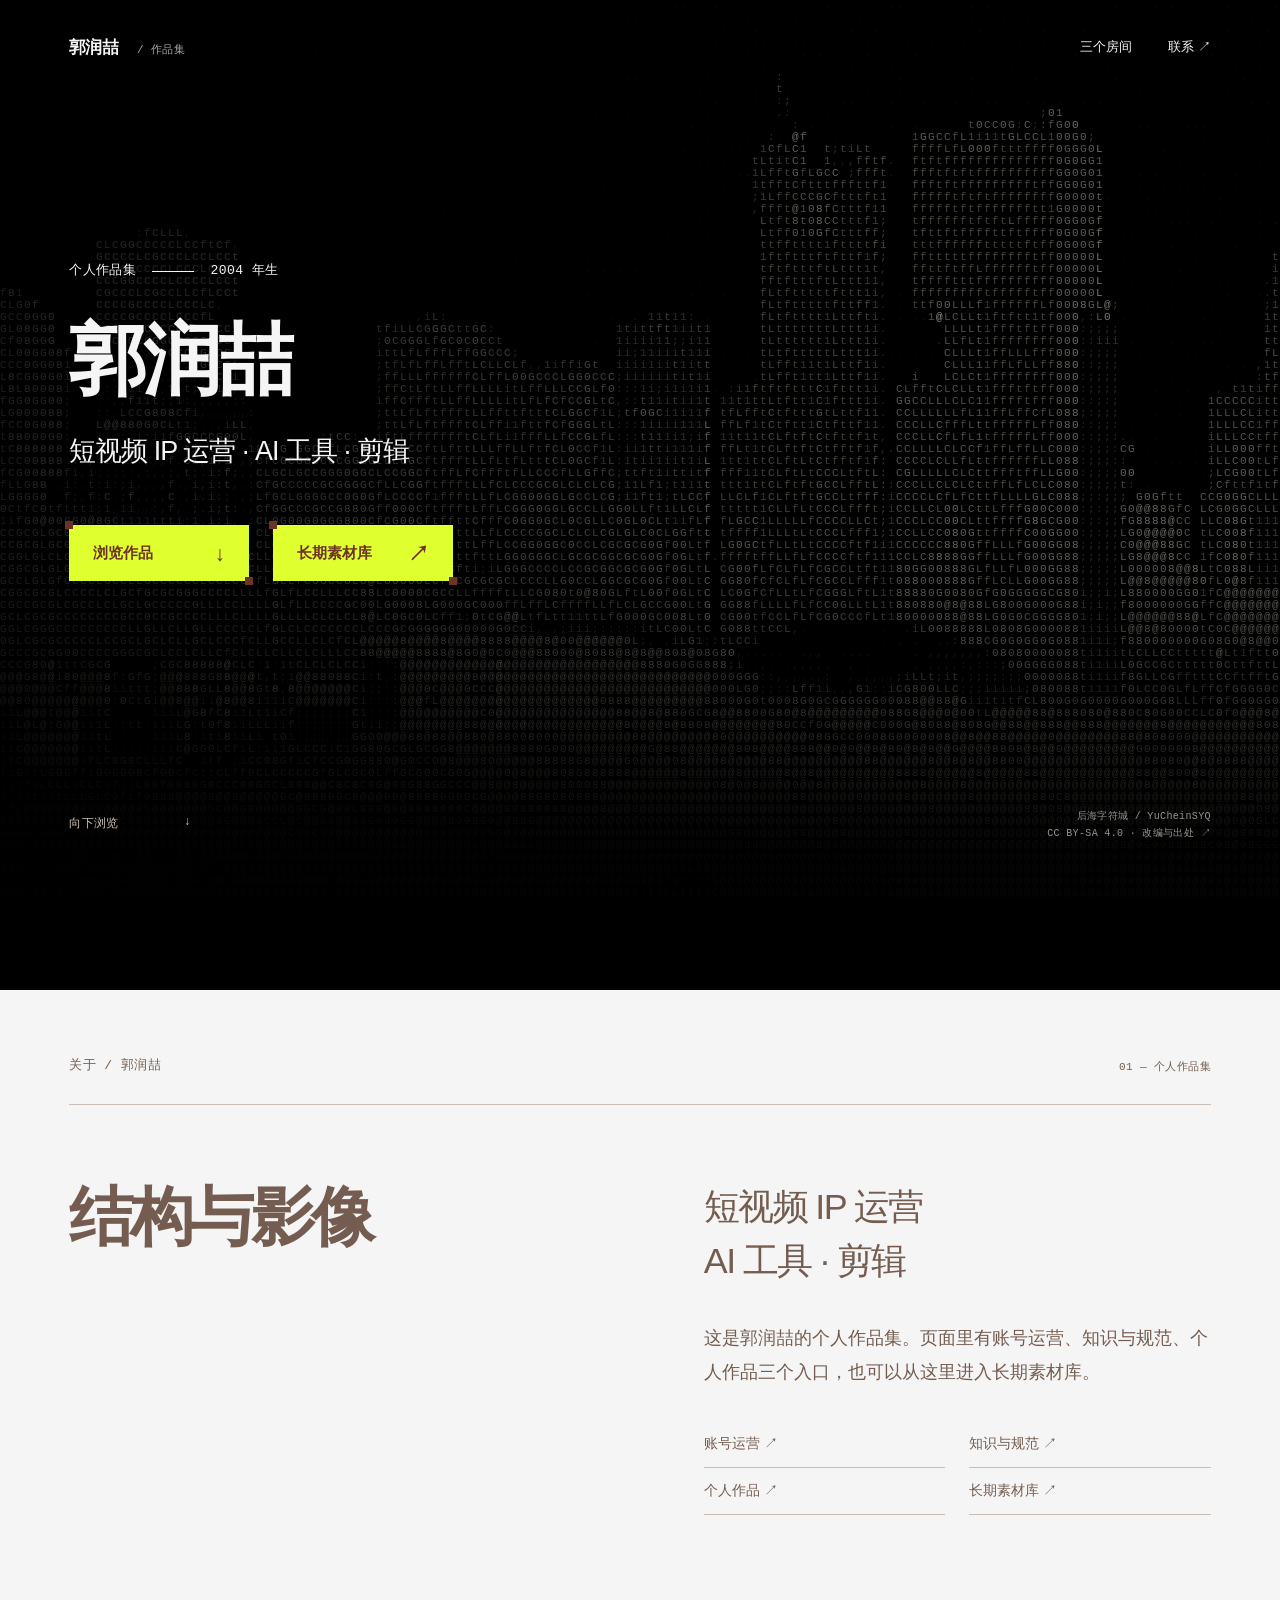
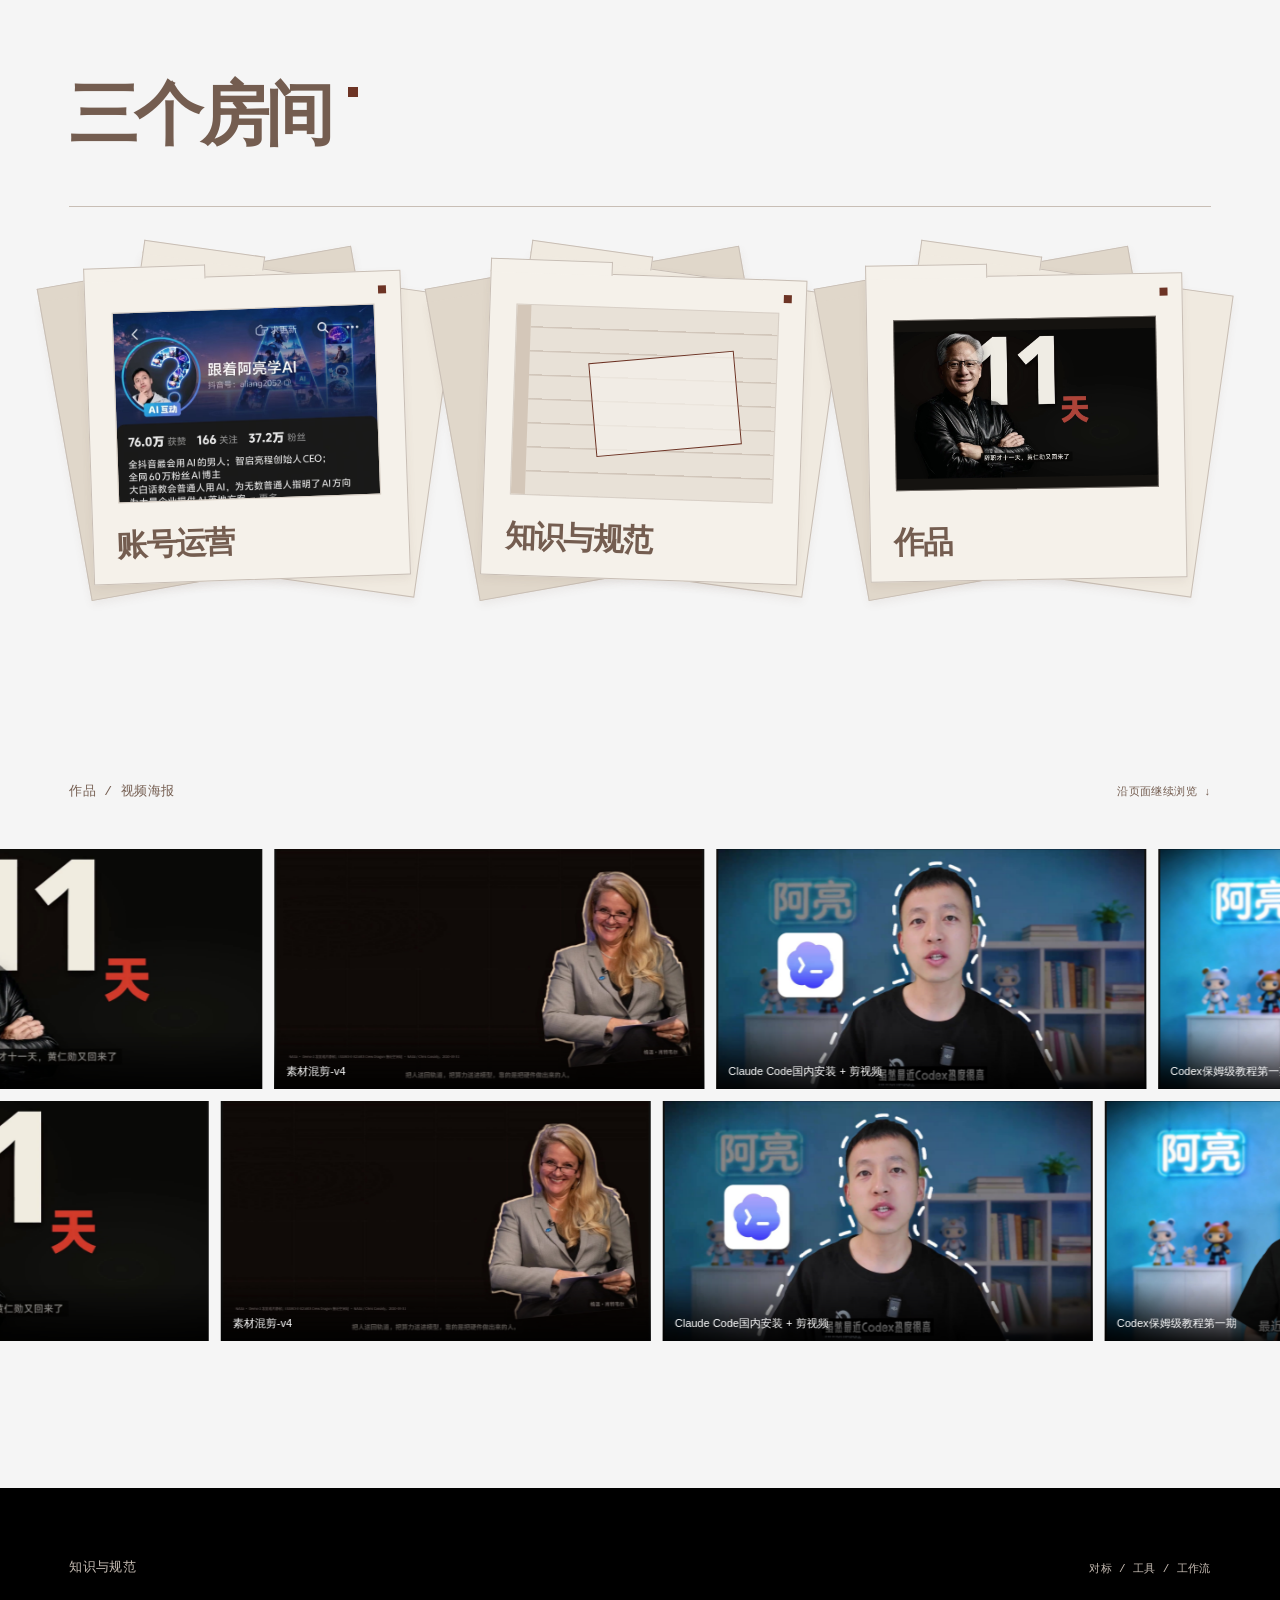
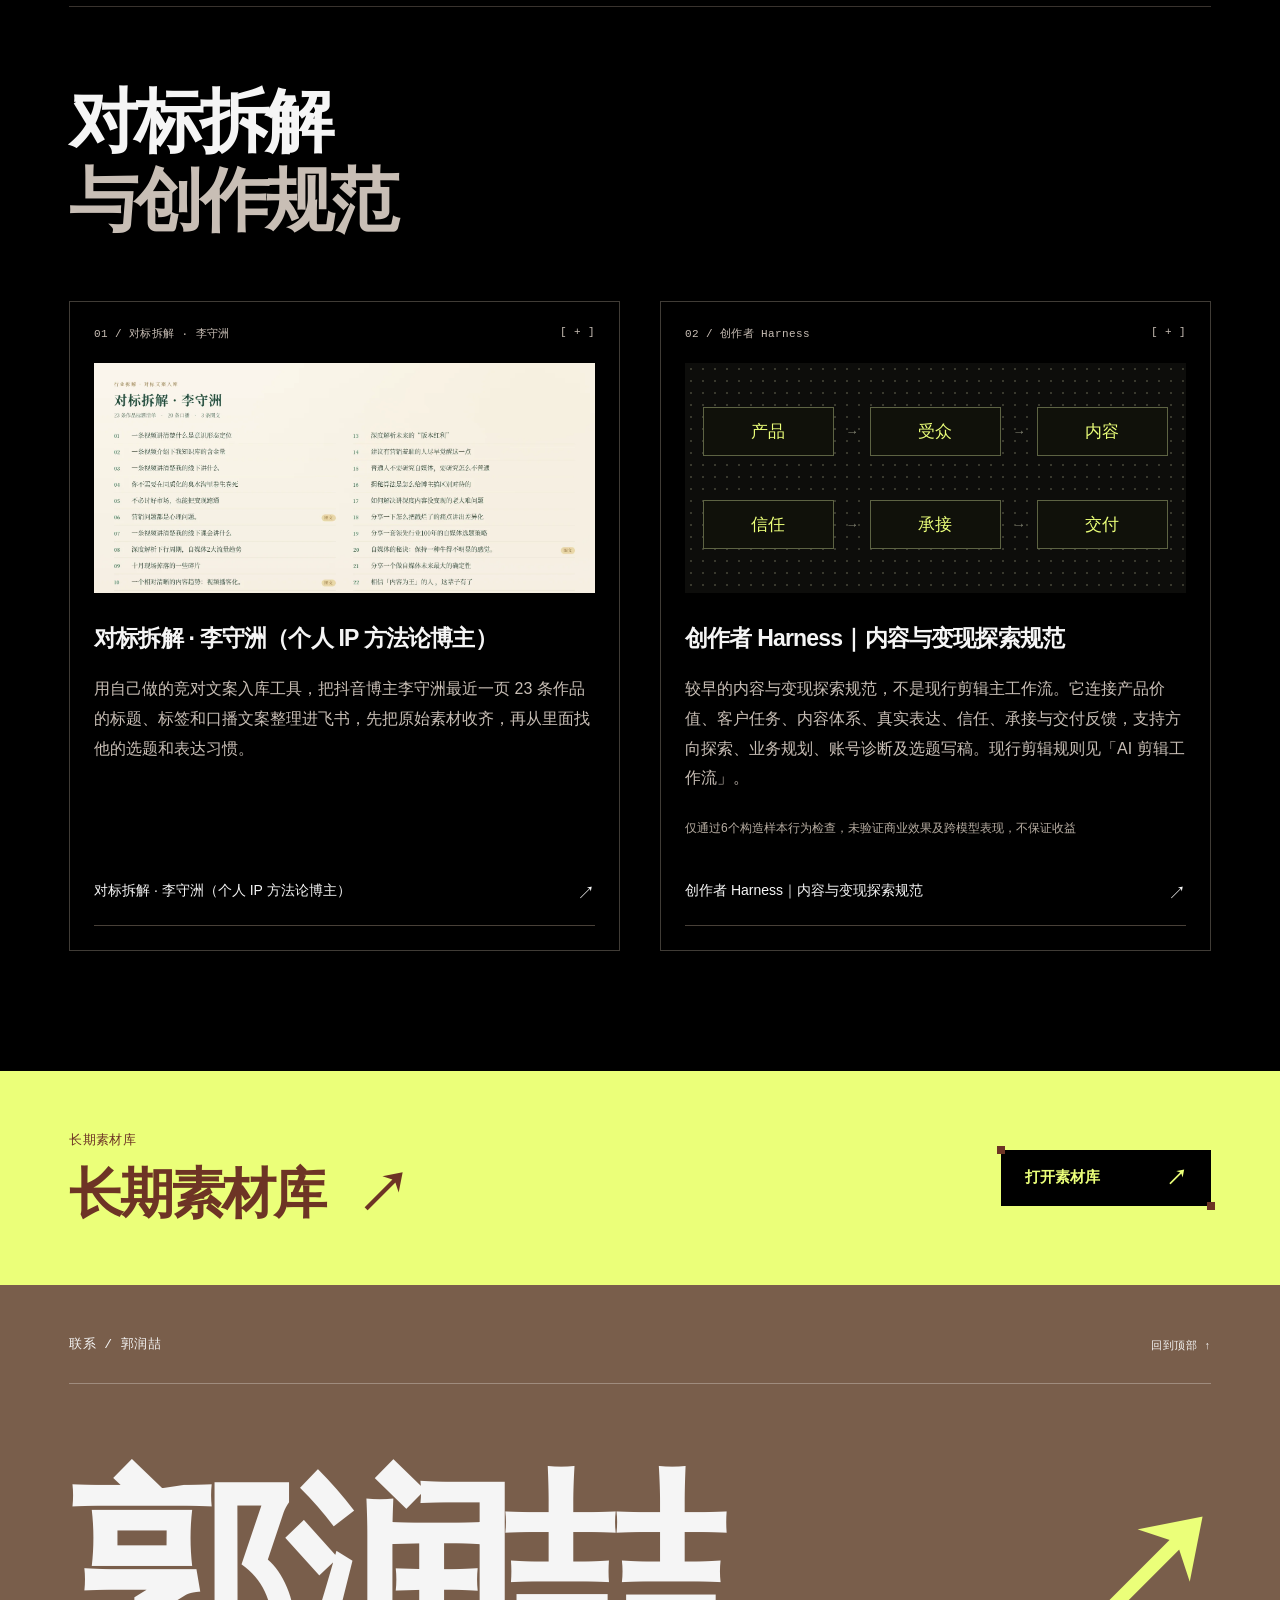
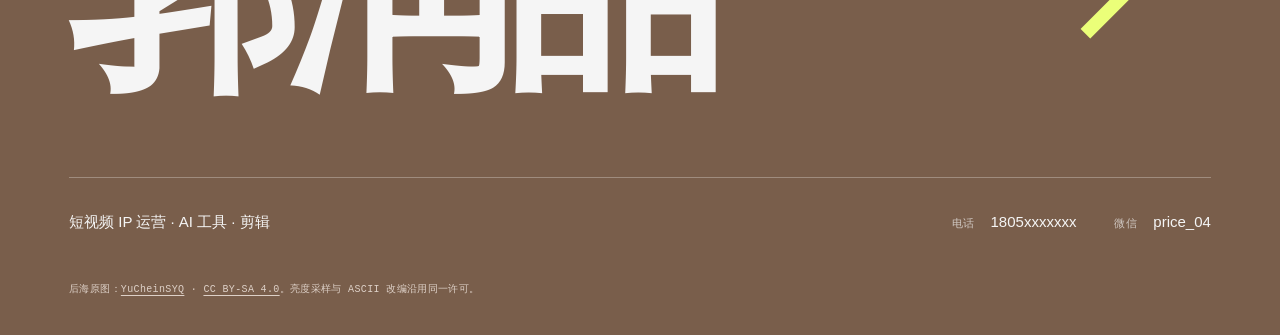
==== commit 03091af9: "Serve the interactive portfolio at the site root; archive the previous island site. Move the interac" ====
--- a/portfolio-interactive/index.html
+++ b/portfolio-interactive/index.html
@@ -1,82 +1,13 @@
-<!doctype html>
+<!DOCTYPE html>
 <html lang="zh-CN">
-<head><meta charset="utf-8"><meta name="viewport" content="width=device-width,initial-scale=1"><meta name="theme-color" content="#000000"><meta name="description" content="郭润喆的个人作品集：短视频 IP 运营、AI 工具与剪辑。"><title>郭润喆 · 个人作品集</title><link rel="stylesheet" href="css/style.css"><script defer src="js/city-field.js"></script><script defer src="js/main.js"></script></head>
+<head>
+  <meta charset="utf-8">
+  <meta name="viewport" content="width=device-width, initial-scale=1">
+  <meta http-equiv="refresh" content="0; url=https://leedie210.github.io/">
+  <title>郭润喆 · 个人作品集</title>
+  <script>location.replace("https://leedie210.github.io/");</script>
+</head>
 <body>
-<a class="skip-link" href="#rooms">跳到三个房间</a>
-<canvas id="city" aria-hidden="true"></canvas><canvas id="cursor-trail" aria-hidden="true"></canvas>
-<header class="masthead"><a class="wordmark" href="#top">郭润喆<span class="mono"> / 作品集</span></a><nav aria-label="页面导航"><a href="#rooms">三个房间</a><a href="#contact">联系 <span aria-hidden="true">↗</span></a></nav></header>
-<main>
-<section id="top" class="hero" aria-labelledby="hero-title"><div class="hero-shade" aria-hidden="true"></div><div class="hero-content"><p class="eyebrow hero-label">个人作品集 <span class="label-line"></span> 2004 年生</p><h1 id="hero-title">郭润喆</h1><p class="hero-subtitle">短视频 IP 运营 · AI 工具 · 剪辑</p><div class="hero-actions"><a class="action" href="#rooms">浏览作品<span aria-hidden="true">↓</span><i class="corner tl"></i><i class="corner br"></i></a><a class="action" href="https://clipdock-storage-200.mintyvine25.chatgpt.site/library" target="_blank" rel="noopener noreferrer">长期素材库<span aria-hidden="true">↗</span><i class="corner tl"></i><i class="corner br"></i></a></div></div><div class="hero-bottom"><a class="scroll-cue mono" href="#intro">向下浏览 <span aria-hidden="true">↓</span></a><p class="city-credit mono">后海字符城 / YuCheinSYQ<br><a href="assets/ASCII-LICENSE.txt">CC BY-SA 4.0 · 改编与出处 ↗</a></p></div></section>
-<section id="intro" class="intro paper section-pad"><div class="section-meta reveal"><span class="eyebrow">关于 / 郭润喆</span><span class="mono">01 — 个人作品集</span></div><div class="intro-grid"><h2 class="reveal">结构与影像</h2><div class="intro-copy"><p class="intro-lead reveal">短视频 IP 运营<br>AI 工具 · 剪辑</p><p class="reveal">这是郭润喆的个人作品集。页面里有账号运营、知识与规范、个人作品三个入口，也可以从这里进入长期素材库。</p><div class="intro-index reveal"><a href="#rooms">账号运营 ↗</a><a href="#knowledge">知识与规范 ↗</a><a href="#works">个人作品 ↗</a><a href="https://clipdock-storage-200.mintyvine25.chatgpt.site/library" target="_blank" rel="noopener noreferrer">长期素材库 ↗</a></div></div></div></section>
-<section id="rooms" class="rooms paper section-pad"><div class="section-heading"><h2 class="reveal">三个房间<span class="heading-dot" aria-hidden="true"></span></h2></div><div class="room-grid folder-desk"><details class="room-stack" data-room="account"><summary class="room-folder" aria-label="打开账号运营"><span class="fan-visual account-folder" aria-hidden="true"><span class="fan-paper paper-back"></span><span class="fan-paper paper-middle"></span><span class="fan-paper paper-front"><span class="cover-window"><img src="./assets/aliang-01-profile.jpg" alt="" loading="lazy"></span></span></span><span class="folder-name">账号运营</span></summary><div class="room-content"><div class="account-detail"><div class="detail-copy">
-
-<h2>跟着阿亮学AI</h2>
-<p>账号运营条目收录抖音账号「跟着阿亮学AI」（抖音号 aliang2052）的主页与后台截图。以下数字均来自所附截图，未另作统计。</p>
-<p>主页截图可见：获赞 76.0 万，关注 166，粉丝 37.2 万，作品 70。简介可见「全抖音最会用AI的男人；智启亮程创始人 CEO；全网 60 万粉丝 AI 博主」等表述，IP 显示北京。</p>
-<p>后台截图可见：粉丝总数 37.2 万；活跃粉丝数 1,787，占比 0.5%；粉丝团人数暂无。标签可见「个人管理-职场技能」「AI达人」。</p>
-<p>视频分析截图（标注「跟着阿亮学AI，02/21-08/28」，日期范围为 2026/02/21–2026/08/28）可见：发布视频数 102；平均点赞数 1,973（中位数 376）；平均评论数 52（中位数 7）；IPM 22.7；平均转发数 145（中位数 25）；平均收藏数 747（中位数 150）；动销视频数 0，总销售额 0，总销量 0。</p>
-<p>截图标注的重点视频：</p>
-<ul>
-<li>2026/03/14 11:50，「建议每个人都把这个加到 OpenClaw里…」，点赞 2,267，涨粉 TOP2 2.5 万</li>
-<li>2026/06/01 18:20，「找到一款可以免费使用的模型：Agnes…」，点赞 3,215，涨粉 TOP1 8.4 万</li>
-<li>2026/09/01 19:32，「MiniMax H3免费本地+云端自部署教程…」，点赞 5.7 万，点赞 TOP1 5.7 万</li>
-</ul>
-</div><div class="account-gallery"><img src="./assets/aliang-01-profile.jpg" alt="抖音账号「跟着阿亮学AI」主页截图，可见获赞 76.0 万、关注 166、粉丝 37.2 万、作品 70，抖音号 aliang2052" loading="eager">
-<img src="./assets/aliang-02-works-grid.jpg" alt="跟着阿亮学AI作品宫格" loading="eager">
-<img src="./assets/aliang-03-fans.png" alt="跟着阿亮学AI粉丝数据" loading="eager">
-<img src="./assets/aliang-04-video-analytics.png" alt="跟着阿亮学AI视频分析总览" loading="eager">
-<img src="./assets/aliang-05-openclaw.png" alt="建议每个人都把这个加到 OpenClaw里…" loading="eager">
-<img src="./assets/aliang-06-agnes.png" alt="找到一款可以免费使用的模型：Agnes…" loading="eager">
-<img src="./assets/aliang-07-minimax-h3.png" alt="MiniMax H3免费本地+云端自部署教程…" loading="eager"></div></div></div></details><details class="room-stack" data-room="knowledge"><summary class="room-folder" aria-label="打开知识与规范"><span class="fan-visual knowledge-folder" aria-hidden="true"><span class="fan-paper paper-back"></span><span class="fan-paper paper-middle"></span><span class="fan-paper paper-front"><span class="cover-window"><span class="cover-lines"></span></span></span></span><span class="folder-name">知识与规范</span></summary><div class="room-content"><h2 class="finder-title">知识与规范</h2><div class="page-grid"><details class="project-page"><summary class="page-card" data-project="8"><span class="page-card-image"><img src="./assets/creator-harness-spec.png" alt="" loading="lazy"></span><span class="page-card-title">创作者 Harness｜内容与变现探索规范</span></summary><div class="project-fallback"><div class="detail-image"><img class="" src="./assets/creator-harness-spec.png" alt="创作与讨论规范图，2400×2000，可滑动查看。账号六环诊断是这张图完成之后补充的。" loading="eager"></div><div class="detail-copy"><p class="eyebrow">早期规范 · 内容与变现探索 · 非现行剪辑主工作流</p><h2>创作者 Harness｜内容与变现探索规范</h2><p>这是较早整理的内容与变现探索规范，用于方向探索、业务规划和账号诊断，不是现在日常剪辑的主工作流。现行剪辑规则见「AI 剪辑工作流」。</p><p>它连接产品价值、客户任务、内容体系、真实表达、信任、承接与交付反馈，也可用于选题写稿。</p><section><h3>四个入口</h3><p>按已有目标和材料选择入口，不强迫走完同一套问题。尚无方向时，从经历、能力、资源整理可提供的价值，再验证客户问题和付费假设。已有业务时，从产品与客户情境组织选题体系、信任和承接。已有账号时，按实际材料诊断。任务已经明确，就直接做。</p></section><section><h3>六环诊断</h3><p>账号诊断按六环核对：产品、受众、内容、信任、承接、交付。有证据的先判断，缺证据的保留未知，并分开证据与假设。不凭播放量下结论，给出一个最小验证动作；材料不够时，先问一个会改变判断的问题。</p></section><section><h3>直接执行</h3><p>明确要求选题、写稿、改稿或复盘时，直接完成该任务，不先强制做账号诊断。锁定句保持原样。不编造经历、案例、数据或效果。文案写完不会自动配音、做视频、上传或发布。</p></section><section><h3>两种用法</h3><p>可作为名为 creator-harness 的技能使用，核心文件是 SKILL.md，放置位置以所用宿主的说明为准。也可以使用完整单文件，Markdown 与 TXT 正文相同，包含全部规则、流程、格式与示例，交给能读文件的 AI，只对当前会话生效。无外部依赖。版本 0.1.0，项目自身文本采用 MIT 许可证。</p></section><p class="source-note">仅通过6个构造样本行为检查，未验证商业效果及跨模型表现，不保证收益</p><div class="detail-links"><a class="detail-link" href="https://github.com/leedie210/creator-harness" target="_blank" rel="noopener noreferrer">开源仓库 ↗</a><a class="detail-link" href="https://github.com/leedie210/creator-harness/blob/main/%E5%88%9B%E4%BD%9C%E8%80%85Harness_%E5%8D%95%E6%96%87%E4%BB%B6%E4%BD%BF%E7%94%A8%E7%89%88.txt" target="_blank" rel="noopener noreferrer">单文件版 ↗</a></div></div></div></details><details class="project-page"><summary class="page-card" data-project="7"><span class="page-card-image"><img src="./assets/ai-editing-workflow.webp" alt="" loading="lazy"></span><span class="page-card-title">AI 剪辑工作流</span></summary><div class="project-fallback"><div class="detail-image"><img class="" src="./assets/ai-editing-workflow.webp" alt="AI 剪辑工作流说明图" loading="eager"></div><div class="detail-copy"><p class="eyebrow">现行剪辑工作流 · 默认 Remotion</p><h2>AI 剪辑工作流</h2><p>拿到文案后，先做「文案证据素材分流」，再锁本人配音，再按句子检索动效库并实际观看动态，把素材、动效、画面和 A/B 卷交接做进同一条成片。制作默认使用 Remotion。</p><section><h3>开拍前简表</h3><p>开拍前列一张简表，写清：口播与文案、真实截图或录屏、必须展示的信息、发布要求和效果方向。画面导演由制作侧完成。</p></section><section><h3>文案证据素材分流</h3><p>本人亲历和本地作品，向本人要原片、截图或录屏，再接到动效的进出场；公开资料由制作侧检索和取证。选材时按「已证实 / 当事人观点 / 尚无公开证据」标注。不得用空动画顶替该段要展示的真实内容，也不用旧素材硬凑。</p></section><section><h3>配音、动效与成片</h3><p>先锁定本人配音，再按句子检索动效库，并实际观看动态后再选用。素材、动效、画面和 A/B 卷的交接，做进同一条成片，而不是分开各做一段再临时拼接。</p></section><section><h3>动效库分层与入库</h3><p>质量同时对照已认可基准和当次对标，不能低于曾经认可过的作品。库分三层：参考收藏、经过动态验证的可用候选、用户认可基准。未对着动态验证的分析，不得写成已经掌握。明确称赞复刻达 80% 及以上，或明确认为整片、文案与样片搭配得好，才把该实际版本入库；局部称赞只记局部。</p></section><section><h3>新作默认视觉</h3><p>新视频作品默认使用暖黑底和较淡的浅橙强调，配更淡、更软的静态暗线网格；无外圈橙框，标题大字不叠压。参考和库条目只学动效与机制，不沿用别人的视觉皮肤。这是新作的默认，不是对已认可旧风格的替换。像 Sample15 快切纸卡片、Sample17b 剪纸贴纸这样已经认可的风格，仍然保留。</p></section><div class="detail-links"></div></div></div></details><details class="project-page"><summary class="page-card" data-project="5"><span class="page-card-image"><img src="./assets/local-video-tool.webp" alt="" loading="lazy"></span><span class="page-card-title">本地视频工具 · 素材库与英语学习</span></summary><div class="project-fallback"><div class="detail-image"><img class="" src="./assets/local-video-tool.webp" alt="本地视频工具主界面，森林主题，已解析状态" loading="eager"></div><div class="detail-copy"><p class="eyebrow">自用 AI 工具 · Windows 本地应用</p><h2>本地视频工具 · 素材库与英语学习</h2><p>给自己做的素材工具，用来收集和阅读素材，不是剪辑主工作流本身：粘贴抖音、B 站、小红书、YouTube 的链接，先预览，再下载完整视频、其中一段、音频或文案；英语视频还能直接变成双语精读材料。</p><section><h3>面对的问题</h3><p>收集对标视频、拆口播文案时，下载、截取片段、转文字分散在好几个工具里，来回切换很费时间。</p></section><section><h3>能做什么</h3><p>解析链接后先看封面和预览，再决定保存什么。片段可以按秒精确截取，用重新编码避免起点偏移。文案有三种来源：平台字幕、画面字幕识别（可手工框选字幕区域）、语音识别（中文用 SenseVoice，英文用 Whisper large-v3）。解析过的素材自动进入「素材历史」，可以搜索。</p></section><section><h3>英语学习</h3><p>勾选后生成双语阅读页，标出可迁移的短语和雅思、六级、专八参考词，点一句就能跳回视频的对应位置。缺中文时用本地的 Qwen3-8B 补译，并标记需要校对。</p></section><section><h3>怎么做的</h3><p>Python 写的本地程序，界面是本机网页，用 Edge 应用窗口打开，配合浏览器里的预览页；识别和翻译模型都在本机跑，也可以换成在线服务。</p></section><div class="detail-links"></div></div></div></details><details class="project-page"><summary class="page-card" data-project="6"><span class="page-card-image"><img src="./assets/competitor-ingest.webp" alt="" loading="lazy"></span><span class="page-card-title">竞对文案入库 · 博主视频批量进飞书</span></summary><div class="project-fallback"><div class="detail-image"><img class="" src="./assets/competitor-ingest.webp" alt="抖音播放页右上角的竞对拆解浮窗，正在提取视频文案" loading="eager"></div><div class="detail-copy"><p class="eyebrow">自用 AI 工具 · 抖音 / B 站 → 飞书文档</p><h2>竞对文案入库 · 博主视频批量进飞书</h2><p>这是自用的竞对文案收集工具，不是剪辑主工作流本身。给一个博主的主页链接，就能批量拉下他的作品，把每条视频的标题、简介、标签和口播文案整理好，导进飞书文档，方便集中拆解对标。</p><section><h3>面对的问题</h3><p>拆对标博主，要一条条看视频、手抄文案，条数一多就很难做完。</p></section><section><h3>怎么运作</h3><p>主页链接 → 拉取作品列表 → 有字幕就直接用，没有就用千问语音识别转成口播稿（图文作品跳过）→ 生成 Markdown → 导入飞书个人空间。</p></section><section><h3>浏览器浮窗入口</h3><p>叠在抖音、B 站页面上的插件浮窗，可以导出当前作品、勾选拉热评或转逐字稿，也可以直接粘链接提取。</p></section><section><h3>用到的技术</h3><p>DTK 拉取作品列表，千问 paraformer 语音识别，飞书文档导入。</p></section><div class="detail-links"></div></div></div></details></div></div></details><details class="room-stack" data-room="works" id="works"><summary class="room-folder" aria-label="打开作品"><span class="fan-visual works-folder" aria-hidden="true"><span class="fan-paper paper-back"></span><span class="fan-paper paper-middle"></span><span class="fan-paper paper-front"><span class="cover-window"><img src="./assets/videos/huang-return-source.jpg" alt="" loading="lazy"></span></span></span><span class="folder-name">作品</span></summary><div class="room-content"><h2 class="finder-title">作品</h2><div class="work-desk"><details class="work-stack" data-stack="source"><summary class="stack-cover" aria-label="素材类剪辑样片"><span class="fan-visual" aria-hidden="true"><span class="fan-paper paper-back"><img src="./assets/videos/source-mix-v4.jpg" alt="" loading="lazy"></span><span class="fan-paper paper-middle"><img src="./assets/videos/huang-return-source.jpg" alt="" loading="lazy"></span><span class="fan-paper paper-front"><img src="./assets/videos/huang-return-source.jpg" alt="" loading="lazy"></span></span></summary><div class="stack-content"><h2 class="finder-title">作品</h2><div class="collection-grid"><article class="local-video-entry" id="project-11">
-<h3 class="local-video-title">11月22日黄仁勋回归（素材类）</h3>
-<video controls playsinline preload="metadata" poster="./assets/videos/huang-return-source.jpg" aria-label="11月22日黄仁勋回归（素材类）">
-  <source src="./assets/videos/huang-return-source.mp4" type="video/mp4">
-</video>
-
-</article><article class="local-video-entry" id="project-14">
-<h3 class="local-video-title">素材混剪-v4</h3>
-<video controls playsinline preload="metadata" poster="./assets/videos/source-mix-v4.jpg" aria-label="素材混剪-v4">
-  <source src="./assets/videos/source-mix-v4.mp4" type="video/mp4">
-</video>
-
-</article></div></div></details><details class="work-stack" data-stack="previous"><summary class="stack-cover" aria-label="以前的剪辑作品"><span class="fan-visual" aria-hidden="true"><span class="fan-paper paper-back"><img src="./assets/videos/codex-tutorial-1.jpg" alt="" loading="lazy"></span><span class="fan-paper paper-middle"><img src="./assets/videos/claude-code-install-edit.jpg" alt="" loading="lazy"></span><span class="fan-paper paper-front"><img src="./assets/videos/claude-code-install-edit.jpg" alt="" loading="lazy"></span></span></summary><div class="stack-content"><h2 class="finder-title">作品</h2><div class="collection-grid"><article class="local-video-entry" id="project-12">
-<h3 class="local-video-title">Claude Code国内安装 + 剪视频</h3>
-<video controls playsinline preload="metadata" poster="./assets/videos/claude-code-install-edit.jpg" aria-label="Claude Code国内安装 + 剪视频">
-  <source src="./assets/videos/claude-code-install-edit.mp4" type="video/mp4">
-</video>
-
-</article><article class="local-video-entry" id="project-13">
-<h3 class="local-video-title">Codex保姆级教程第一期</h3>
-<video controls playsinline preload="metadata" poster="./assets/videos/codex-tutorial-1.jpg" aria-label="Codex保姆级教程第一期">
-  <source src="./assets/videos/codex-tutorial-1.mp4" type="video/mp4">
-</video>
-
-</article></div></div></details><details class="work-stack" data-stack="existing"><summary class="stack-cover" aria-label="既有成片与小样"><span class="fan-visual" aria-hidden="true"><span class="fan-paper paper-back"><img src="./assets/sample15-wechat-poster.jpg" alt="" loading="lazy"></span><span class="fan-paper paper-middle"><img src="./assets/lishouzhou-full-poster.jpg" alt="" loading="lazy"></span><span class="fan-paper paper-front"><img src="./assets/musk-90s-poster.jpg" alt="" loading="lazy"></span></span></summary><div class="stack-content"><h2 class="finder-title">作品</h2><div class="collection-grid"><details class="project-page"><summary class="page-card" data-project="1"><span class="page-card-image"><img src="./assets/musk-90s-poster.jpg" alt="" loading="lazy"></span><span class="page-card-title">90 秒看懂马斯克 · 人物快剪</span></summary><div class="project-fallback"><div class="detail-image"><img class="" src="./assets/musk-90s-poster.jpg" alt="90 秒看懂马斯克 · 人物快剪" loading="eager"></div><div class="detail-copy"><p class="eyebrow">AI 剪辑 · 竖屏短视频 · 75 秒</p><h2>90 秒看懂马斯克 · 人物快剪</h2><p>一条人物科普竖屏短片，讲马斯克从南非少年，到同时押注太空、能源和人工智能。配音用千问语音合成逐句生成，字幕按词级时间戳卡点；画面交替用了剪纸人、撕纸、方格纸、暗场聚光几种风格，每句字幕做一次跳切重构图，2008 年最难那段用黑线横切进入暗场。</p><p class="source-note">本版展示海报与项目说明，视频播放待补。</p><div class="detail-links"></div></div></div></details><details class="project-page"><summary class="page-card" data-project="2"><span class="page-card-image"><img src="./assets/lishouzhou-full-poster.jpg" alt="" loading="lazy"></span><span class="page-card-title">李守洲拆解｜AI剪辑全片</span></summary><div class="project-fallback"><div class="detail-image"><img class="" src="./assets/lishouzhou-full-poster.jpg" alt="李守洲拆解｜AI剪辑全片" loading="eager"></div><div class="detail-copy"><p class="eyebrow">AI 剪辑 · 竖屏全片 · 2 分 52 秒</p><h2>李守洲拆解｜AI剪辑全片</h2><p>竖屏 720×1280，时长 2 分 52 秒。对标拆解博主李守洲的一条完整成片。</p><p class="source-note">本版展示海报与项目说明，视频播放待补。</p><div class="detail-links"></div></div></div></details><details class="project-page"><summary class="page-card" data-project="3"><span class="page-card-image"><img src="./assets/sample15-wechat-poster.jpg" alt="" loading="lazy"></span><span class="page-card-title">Sample15 · 快切纸卡片小样</span></summary><div class="project-fallback"><div class="detail-image"><img class="" src="./assets/sample15-wechat-poster.jpg" alt="Sample15 · 快切纸卡片小样" loading="eager"></div><div class="detail-copy"><p class="eyebrow">AI 剪辑小样 · 横屏 37.6 秒</p><h2>Sample15 · 快切纸卡片小样</h2><p>横屏 1280×720，时长 37.6 秒。快切纸卡片风格，有卡片砸入、盖章和信封弹出；配音是千问 AI 配音。</p><p class="source-note">本版展示海报与项目说明，视频播放待补。</p><div class="detail-links"></div></div></div></details><details class="project-page"><summary class="page-card" data-project="4"><span class="page-card-image"><img src="./assets/sample16-wechat-poster.jpg" alt="" loading="lazy"></span><span class="page-card-title">Sample16 · 马斯克主题小样</span></summary><div class="project-fallback"><div class="detail-image"><img class="" src="./assets/sample16-wechat-poster.jpg" alt="Sample16 · 马斯克主题小样" loading="eager"></div><div class="detail-copy"><p class="eyebrow">AI 剪辑小样 · 竖屏 20 秒</p><h2>Sample16 · 马斯克主题小样</h2><p>竖屏 720×1280，时长 20 秒。马斯克主题的早期小样，和「90 秒看懂马斯克」同一主题，但不是同一条成片；画面融合了多种参考动效。</p><p class="source-note">本版展示海报与项目说明，视频播放待补。</p><div class="detail-links"></div></div></div></details></div></div></details></div></div></details></div></section>
-<section id="photo-band" class="photo-band paper" aria-labelledby="band-title"><div class="band-heading"><h2 id="band-title" class="eyebrow reveal">作品 / 视频海报</h2><p class="mono reveal">沿页面继续浏览 ↓</p></div><div class="drift-window"><div class="drift-row" data-direction="0"><button class="frame size-1 center" data-project="11" aria-label="查看：11月22日黄仁勋回归（素材类）"><img src="./assets/videos/huang-return-source.jpg" alt="11月22日黄仁勋回归（素材类）" loading="lazy"><span>11月22日黄仁勋回归（素材类）</span></button><button class="frame size-1 center" data-project="14" aria-label="查看：素材混剪-v4"><img src="./assets/videos/source-mix-v4.jpg" alt="素材混剪-v4" loading="lazy"><span>素材混剪-v4</span></button><button class="frame size-1 center" data-project="12" aria-label="查看：Claude Code国内安装 + 剪视频"><img src="./assets/videos/claude-code-install-edit.jpg" alt="Claude Code国内安装 + 剪视频" loading="lazy"><span>Claude Code国内安装 + 剪视频</span></button><button class="frame size-1 center" data-project="13" aria-label="查看：Codex保姆级教程第一期"><img src="./assets/videos/codex-tutorial-1.jpg" alt="Codex保姆级教程第一期" loading="lazy"><span>Codex保姆级教程第一期</span></button><button class="frame size-0 center" data-project="1" aria-label="查看：90 秒看懂马斯克 · 人物快剪"><img src="./assets/musk-90s-poster.jpg" alt="90 秒看懂马斯克 · 人物快剪" loading="lazy"><span>90 秒看懂马斯克 · 人物快剪</span></button><button class="frame size-1 center" data-project="3" aria-label="查看：Sample15 · 快切纸卡片小样"><img src="./assets/sample15-wechat-poster.jpg" alt="Sample15 · 快切纸卡片小样" loading="lazy"><span>Sample15 · 快切纸卡片小样</span></button></div></div><div class="drift-window"><div class="drift-row" data-direction="1"><button class="frame size-0 center" data-project="2" aria-label="查看：李守洲拆解｜AI剪辑全片"><img src="./assets/lishouzhou-full-poster.jpg" alt="李守洲拆解｜AI剪辑全片" loading="lazy"><span>李守洲拆解｜AI剪辑全片</span></button><button class="frame size-0 center" data-project="4" aria-label="查看：Sample16 · 马斯克主题小样"><img src="./assets/sample16-wechat-poster.jpg" alt="Sample16 · 马斯克主题小样" loading="lazy"><span>Sample16 · 马斯克主题小样</span></button><button class="frame size-0 center" data-project="0" aria-label="查看：跟着阿亮学AI"><img src="./assets/aliang-01-profile.jpg" alt="跟着阿亮学AI" loading="lazy"><span>跟着阿亮学AI</span></button><button class="frame size-1 center" data-project="11" aria-label="查看：11月22日黄仁勋回归（素材类）"><img src="./assets/videos/huang-return-source.jpg" alt="11月22日黄仁勋回归（素材类）" loading="lazy"><span>11月22日黄仁勋回归（素材类）</span></button><button class="frame size-1 center" data-project="14" aria-label="查看：素材混剪-v4"><img src="./assets/videos/source-mix-v4.jpg" alt="素材混剪-v4" loading="lazy"><span>素材混剪-v4</span></button><button class="frame size-1 center" data-project="12" aria-label="查看：Claude Code国内安装 + 剪视频"><img src="./assets/videos/claude-code-install-edit.jpg" alt="Claude Code国内安装 + 剪视频" loading="lazy"><span>Claude Code国内安装 + 剪视频</span></button><button class="frame size-1 center" data-project="13" aria-label="查看：Codex保姆级教程第一期"><img src="./assets/videos/codex-tutorial-1.jpg" alt="Codex保姆级教程第一期" loading="lazy"><span>Codex保姆级教程第一期</span></button></div></div></section>
-<section id="knowledge" class="knowledge section-pad"><div class="section-meta reveal"><span class="eyebrow">知识与规范</span><span class="mono">对标 / 工具 / 工作流</span></div><h2 class="reveal">对标拆解<br><span>与创作规范</span></h2><div class="knowledge-grid"><article class="knowledge-panel reveal"><div class="panel-bar mono"><span>01 / 对标拆解 · 李守洲</span><span aria-hidden="true">[ + ]</span></div><button class="panel-image" data-project="9" aria-label="查看李守洲对标拆解"><img class="" src="./assets/lishouzhou-titles.webp" alt="李守洲 23 条作品标题清单，其中 3 条图文已标注" loading="lazy"></button><h3>对标拆解 · 李守洲（个人 IP 方法论博主）</h3><p>用自己做的竞对文案入库工具，把抖音博主李守洲最近一页 23 条作品的标题、标签和口播文案整理进飞书，先把原始素材收齐，再从里面找他的选题和表达习惯。</p><button class="project-link" data-project="9"><span>对标拆解 · 李守洲（个人 IP 方法论博主）</span><span aria-hidden="true">↗</span></button></article><article class="knowledge-panel reveal"><div class="panel-bar mono"><span>02 / 创作者 Harness</span><span aria-hidden="true">[ + ]</span></div><div class="harness-map" aria-hidden="true"><span>产品</span><b>→</b><span>受众</span><b>→</b><span>内容</span><span>信任</span><b>→</b><span>承接</span><b>→</b><span>交付</span></div><h3>创作者 Harness｜内容与变现探索规范</h3><p>较早的内容与变现探索规范，不是现行剪辑主工作流。它连接产品价值、客户任务、内容体系、真实表达、信任、承接与交付反馈，支持方向探索、业务规划、账号诊断及选题写稿。现行剪辑规则见「AI 剪辑工作流」。</p><p class="source-note">仅通过6个构造样本行为检查，未验证商业效果及跨模型表现，不保证收益</p><button class="project-link" data-project="8"><span>创作者 Harness｜内容与变现探索规范</span><span aria-hidden="true">↗</span></button></article></div></section>
-<section class="library-strip"><div><p class="eyebrow reveal">长期素材库</p><h2 class="reveal">长期素材库 <span aria-hidden="true">↗</span></h2></div><a class="action" href="https://clipdock-storage-200.mintyvine25.chatgpt.site/library" target="_blank" rel="noopener noreferrer">打开素材库<span aria-hidden="true">↗</span><i class="corner tl"></i><i class="corner br"></i></a></section>
-<footer id="contact" class="footer section-pad"><div class="section-meta"><span class="eyebrow">联系 / 郭润喆</span><a class="mono" href="#top">回到顶部 ↑</a></div><div class="footer-name">郭润喆<span aria-hidden="true">↗</span></div><div class="footer-bottom"><p>短视频 IP 运营 · AI 工具 · 剪辑</p><div class="contact-links"><p><span class="mono">电话</span> 1805xxxxxxx</p><p><span class="mono">微信</span> price_04</p></div></div><p class="footer-license mono">后海原图：<a href="https://commons.wikimedia.org/wiki/File:Shenzhen_Nanshan_Houhai_skylines.png" target="_blank" rel="noopener noreferrer">YuCheinSYQ</a> · <a href="https://creativecommons.org/licenses/by-sa/4.0/" target="_blank" rel="noopener noreferrer">CC BY-SA 4.0</a>。亮度采样与 ASCII 改编沿用同一许可。</p></footer>
-</main>
-<dialog id="project-dialog" aria-labelledby="detail-title"><div class="dialog-toolbar"><button id="back-dialog" class="finder-action" hidden>返回</button><button id="close-dialog" class="finder-action" aria-label="关闭查找画面">关闭 <span aria-hidden="true">×</span></button></div><div class="detail-body"></div></dialog>
-<template id="project-0"><div class="account-detail"><div class="detail-copy">
-
-<h2 id="detail-title">跟着阿亮学AI</h2>
-<p>账号运营条目收录抖音账号「跟着阿亮学AI」（抖音号 aliang2052）的主页与后台截图。以下数字均来自所附截图，未另作统计。</p>
-<p>主页截图可见：获赞 76.0 万，关注 166，粉丝 37.2 万，作品 70。简介可见「全抖音最会用AI的男人；智启亮程创始人 CEO；全网 60 万粉丝 AI 博主」等表述，IP 显示北京。</p>
-<p>后台截图可见：粉丝总数 37.2 万；活跃粉丝数 1,787，占比 0.5%；粉丝团人数暂无。标签可见「个人管理-职场技能」「AI达人」。</p>
-<p>视频分析截图（标注「跟着阿亮学AI，02/21-08/28」，日期范围为 2026/02/21–2026/08/28）可见：发布视频数 102；平均点赞数 1,973（中位数 376）；平均评论数 52（中位数 7）；IPM 22.7；平均转发数 145（中位数 25）；平均收藏数 747（中位数 150）；动销视频数 0，总销售额 0，总销量 0。</p>
-<p>截图标注的重点视频：</p>
-<ul>
-<li>2026/03/14 11:50，「建议每个人都把这个加到 OpenClaw里…」，点赞 2,267，涨粉 TOP2 2.5 万</li>
-<li>2026/06/01 18:20，「找到一款可以免费使用的模型：Agnes…」，点赞 3,215，涨粉 TOP1 8.4 万</li>
-<li>2026/09/01 19:32，「MiniMax H3免费本地+云端自部署教程…」，点赞 5.7 万，点赞 TOP1 5.7 万</li>
-</ul>
-</div><div class="account-gallery"><img src="./assets/aliang-01-profile.jpg" alt="抖音账号「跟着阿亮学AI」主页截图，可见获赞 76.0 万、关注 166、粉丝 37.2 万、作品 70，抖音号 aliang2052" loading="eager">
-<img src="./assets/aliang-02-works-grid.jpg" alt="跟着阿亮学AI作品宫格" loading="eager">
-<img src="./assets/aliang-03-fans.png" alt="跟着阿亮学AI粉丝数据" loading="eager">
-<img src="./assets/aliang-04-video-analytics.png" alt="跟着阿亮学AI视频分析总览" loading="eager">
-<img src="./assets/aliang-05-openclaw.png" alt="建议每个人都把这个加到 OpenClaw里…" loading="eager">
-<img src="./assets/aliang-06-agnes.png" alt="找到一款可以免费使用的模型：Agnes…" loading="eager">
-<img src="./assets/aliang-07-minimax-h3.png" alt="MiniMax H3免费本地+云端自部署教程…" loading="eager"></div></div></template><template id="project-1"><div class="detail-image"><img class="" src="./assets/musk-90s-poster.jpg" alt="90 秒看懂马斯克 · 人物快剪" loading="eager"></div><div class="detail-copy"><p class="eyebrow">AI 剪辑 · 竖屏短视频 · 75 秒</p><h2 id="detail-title">90 秒看懂马斯克 · 人物快剪</h2><p>一条人物科普竖屏短片，讲马斯克从南非少年，到同时押注太空、能源和人工智能。配音用千问语音合成逐句生成，字幕按词级时间戳卡点；画面交替用了剪纸人、撕纸、方格纸、暗场聚光几种风格，每句字幕做一次跳切重构图，2008 年最难那段用黑线横切进入暗场。</p><p class="source-note">本版展示海报与项目说明，视频播放待补。</p><div class="detail-links"></div></div></template><template id="project-2"><div class="detail-image"><img class="" src="./assets/lishouzhou-full-poster.jpg" alt="李守洲拆解｜AI剪辑全片" loading="eager"></div><div class="detail-copy"><p class="eyebrow">AI 剪辑 · 竖屏全片 · 2 分 52 秒</p><h2 id="detail-title">李守洲拆解｜AI剪辑全片</h2><p>竖屏 720×1280，时长 2 分 52 秒。对标拆解博主李守洲的一条完整成片。</p><p class="source-note">本版展示海报与项目说明，视频播放待补。</p><div class="detail-links"></div></div></template><template id="project-3"><div class="detail-image"><img class="" src="./assets/sample15-wechat-poster.jpg" alt="Sample15 · 快切纸卡片小样" loading="eager"></div><div class="detail-copy"><p class="eyebrow">AI 剪辑小样 · 横屏 37.6 秒</p><h2 id="detail-title">Sample15 · 快切纸卡片小样</h2><p>横屏 1280×720，时长 37.6 秒。快切纸卡片风格，有卡片砸入、盖章和信封弹出；配音是千问 AI 配音。</p><p class="source-note">本版展示海报与项目说明，视频播放待补。</p><div class="detail-links"></div></div></template><template id="project-4"><div class="detail-image"><img class="" src="./assets/sample16-wechat-poster.jpg" alt="Sample16 · 马斯克主题小样" loading="eager"></div><div class="detail-copy"><p class="eyebrow">AI 剪辑小样 · 竖屏 20 秒</p><h2 id="detail-title">Sample16 · 马斯克主题小样</h2><p>竖屏 720×1280，时长 20 秒。马斯克主题的早期小样，和「90 秒看懂马斯克」同一主题，但不是同一条成片；画面融合了多种参考动效。</p><p class="source-note">本版展示海报与项目说明，视频播放待补。</p><div class="detail-links"></div></div></template><template id="project-5"><div class="detail-image"><img class="" src="./assets/local-video-tool.webp" alt="本地视频工具主界面，森林主题，已解析状态" loading="eager"></div><div class="detail-copy"><p class="eyebrow">自用 AI 工具 · Windows 本地应用</p><h2 id="detail-title">本地视频工具 · 素材库与英语学习</h2><p>给自己做的素材工具，用来收集和阅读素材，不是剪辑主工作流本身：粘贴抖音、B 站、小红书、YouTube 的链接，先预览，再下载完整视频、其中一段、音频或文案；英语视频还能直接变成双语精读材料。</p><section><h3>面对的问题</h3><p>收集对标视频、拆口播文案时，下载、截取片段、转文字分散在好几个工具里，来回切换很费时间。</p></section><section><h3>能做什么</h3><p>解析链接后先看封面和预览，再决定保存什么。片段可以按秒精确截取，用重新编码避免起点偏移。文案有三种来源：平台字幕、画面字幕识别（可手工框选字幕区域）、语音识别（中文用 SenseVoice，英文用 Whisper large-v3）。解析过的素材自动进入「素材历史」，可以搜索。</p></section><section><h3>英语学习</h3><p>勾选后生成双语阅读页，标出可迁移的短语和雅思、六级、专八参考词，点一句就能跳回视频的对应位置。缺中文时用本地的 Qwen3-8B 补译，并标记需要校对。</p></section><section><h3>怎么做的</h3><p>Python 写的本地程序，界面是本机网页，用 Edge 应用窗口打开，配合浏览器里的预览页；识别和翻译模型都在本机跑，也可以换成在线服务。</p></section><div class="detail-links"></div></div></template><template id="project-6"><div class="detail-image"><img class="" src="./assets/competitor-ingest.webp" alt="抖音播放页右上角的竞对拆解浮窗，正在提取视频文案" loading="eager"></div><div class="detail-copy"><p class="eyebrow">自用 AI 工具 · 抖音 / B 站 → 飞书文档</p><h2 id="detail-title">竞对文案入库 · 博主视频批量进飞书</h2><p>这是自用的竞对文案收集工具，不是剪辑主工作流本身。给一个博主的主页链接，就能批量拉下他的作品，把每条视频的标题、简介、标签和口播文案整理好，导进飞书文档，方便集中拆解对标。</p><section><h3>面对的问题</h3><p>拆对标博主，要一条条看视频、手抄文案，条数一多就很难做完。</p></section><section><h3>怎么运作</h3><p>主页链接 → 拉取作品列表 → 有字幕就直接用，没有就用千问语音识别转成口播稿（图文作品跳过）→ 生成 Markdown → 导入飞书个人空间。</p></section><section><h3>浏览器浮窗入口</h3><p>叠在抖音、B 站页面上的插件浮窗，可以导出当前作品、勾选拉热评或转逐字稿，也可以直接粘链接提取。</p></section><section><h3>用到的技术</h3><p>DTK 拉取作品列表，千问 paraformer 语音识别，飞书文档导入。</p></section><div class="detail-links"></div></div></template><template id="project-7"><div class="detail-image"><img class="" src="./assets/ai-editing-workflow.webp" alt="AI 剪辑工作流说明图" loading="eager"></div><div class="detail-copy"><p class="eyebrow">现行剪辑工作流 · 默认 Remotion</p><h2 id="detail-title">AI 剪辑工作流</h2><p>拿到文案后，先做「文案证据素材分流」，再锁本人配音，再按句子检索动效库并实际观看动态，把素材、动效、画面和 A/B 卷交接做进同一条成片。制作默认使用 Remotion。</p><section><h3>开拍前简表</h3><p>开拍前列一张简表，写清：口播与文案、真实截图或录屏、必须展示的信息、发布要求和效果方向。画面导演由制作侧完成。</p></section><section><h3>文案证据素材分流</h3><p>本人亲历和本地作品，向本人要原片、截图或录屏，再接到动效的进出场；公开资料由制作侧检索和取证。选材时按「已证实 / 当事人观点 / 尚无公开证据」标注。不得用空动画顶替该段要展示的真实内容，也不用旧素材硬凑。</p></section><section><h3>配音、动效与成片</h3><p>先锁定本人配音，再按句子检索动效库，并实际观看动态后再选用。素材、动效、画面和 A/B 卷的交接，做进同一条成片，而不是分开各做一段再临时拼接。</p></section><section><h3>动效库分层与入库</h3><p>质量同时对照已认可基准和当次对标，不能低于曾经认可过的作品。库分三层：参考收藏、经过动态验证的可用候选、用户认可基准。未对着动态验证的分析，不得写成已经掌握。明确称赞复刻达 80% 及以上，或明确认为整片、文案与样片搭配得好，才把该实际版本入库；局部称赞只记局部。</p></section><section><h3>新作默认视觉</h3><p>新视频作品默认使用暖黑底和较淡的浅橙强调，配更淡、更软的静态暗线网格；无外圈橙框，标题大字不叠压。参考和库条目只学动效与机制，不沿用别人的视觉皮肤。这是新作的默认，不是对已认可旧风格的替换。像 Sample15 快切纸卡片、Sample17b 剪纸贴纸这样已经认可的风格，仍然保留。</p></section><div class="detail-links"></div></div></template><template id="project-8"><div class="detail-image"><img class="" src="./assets/creator-harness-spec.png" alt="创作与讨论规范图，2400×2000，可滑动查看。账号六环诊断是这张图完成之后补充的。" loading="eager"></div><div class="detail-copy"><p class="eyebrow">早期规范 · 内容与变现探索 · 非现行剪辑主工作流</p><h2 id="detail-title">创作者 Harness｜内容与变现探索规范</h2><p>这是较早整理的内容与变现探索规范，用于方向探索、业务规划和账号诊断，不是现在日常剪辑的主工作流。现行剪辑规则见「AI 剪辑工作流」。</p><p>它连接产品价值、客户任务、内容体系、真实表达、信任、承接与交付反馈，也可用于选题写稿。</p><section><h3>四个入口</h3><p>按已有目标和材料选择入口，不强迫走完同一套问题。尚无方向时，从经历、能力、资源整理可提供的价值，再验证客户问题和付费假设。已有业务时，从产品与客户情境组织选题体系、信任和承接。已有账号时，按实际材料诊断。任务已经明确，就直接做。</p></section><section><h3>六环诊断</h3><p>账号诊断按六环核对：产品、受众、内容、信任、承接、交付。有证据的先判断，缺证据的保留未知，并分开证据与假设。不凭播放量下结论，给出一个最小验证动作；材料不够时，先问一个会改变判断的问题。</p></section><section><h3>直接执行</h3><p>明确要求选题、写稿、改稿或复盘时，直接完成该任务，不先强制做账号诊断。锁定句保持原样。不编造经历、案例、数据或效果。文案写完不会自动配音、做视频、上传或发布。</p></section><section><h3>两种用法</h3><p>可作为名为 creator-harness 的技能使用，核心文件是 SKILL.md，放置位置以所用宿主的说明为准。也可以使用完整单文件，Markdown 与 TXT 正文相同，包含全部规则、流程、格式与示例，交给能读文件的 AI，只对当前会话生效。无外部依赖。版本 0.1.0，项目自身文本采用 MIT 许可证。</p></section><p class="source-note">仅通过6个构造样本行为检查，未验证商业效果及跨模型表现，不保证收益</p><div class="detail-links"><a class="detail-link" href="https://github.com/leedie210/creator-harness" target="_blank" rel="noopener noreferrer">开源仓库 ↗</a><a class="detail-link" href="https://github.com/leedie210/creator-harness/blob/main/%E5%88%9B%E4%BD%9C%E8%80%85Harness_%E5%8D%95%E6%96%87%E4%BB%B6%E4%BD%BF%E7%94%A8%E7%89%88.txt" target="_blank" rel="noopener noreferrer">单文件版 ↗</a></div></div></template><template id="project-9"><div class="detail-image"><img class="" src="./assets/lishouzhou-titles.webp" alt="李守洲 23 条作品标题清单，其中 3 条图文已标注" loading="eager"></div><div class="detail-copy"><p class="eyebrow">抖音对标 · 23 条作品文案入库</p><h2 id="detail-title">对标拆解 · 李守洲（个人 IP 方法论博主）</h2><p>用自己做的竞对文案入库工具，把抖音博主李守洲最近一页 23 条作品的标题、标签和口播文案整理进飞书，先把原始素材收齐，再从里面找他的选题和表达习惯。</p><section><h3>为什么选他</h3><p>李守洲做的是个人 IP 方法论，抖音约 4.7 万粉、90 个作品（2026 年 11 月抓取时），和我要做的短视频 IP 运营是同一个领域。</p></section><section><h3>怎么收的素材</h3><p>平台没有字幕，用语音识别转出口播。共 23 条，20 条视频有完整口播，3 条图文只有标题；单条口播从不到 500 字到 5000 多字不等。</p></section><section><h3>初步观察</h3><p>几乎每条都带「李守洲 / 短视频社会动力学 / 自媒体创业 / 个人 IP」这几个固定标签；标题常用「一条视频讲清楚…」「分享一个…」「深度解析…」三种句式；选题集中在自媒体方法论和行业趋势，其中 3 条直接介绍自家的线下课和知识库。</p></section><section><h3>下一步</h3><p>这一期先把文案收齐，结构拆解（开头钩子、论证顺序、变现路径）和更新节奏统计会在后续补上。</p></section><p>先把一个博主的全部文案摆在一起看，比一条条刷视频更容易看出他反复用的套路。</p><div class="detail-links"></div></div></template>
-
-</body></html>+  <p><a href="https://leedie210.github.io/">进入作品集</a></p>
+</body>
+</html>
